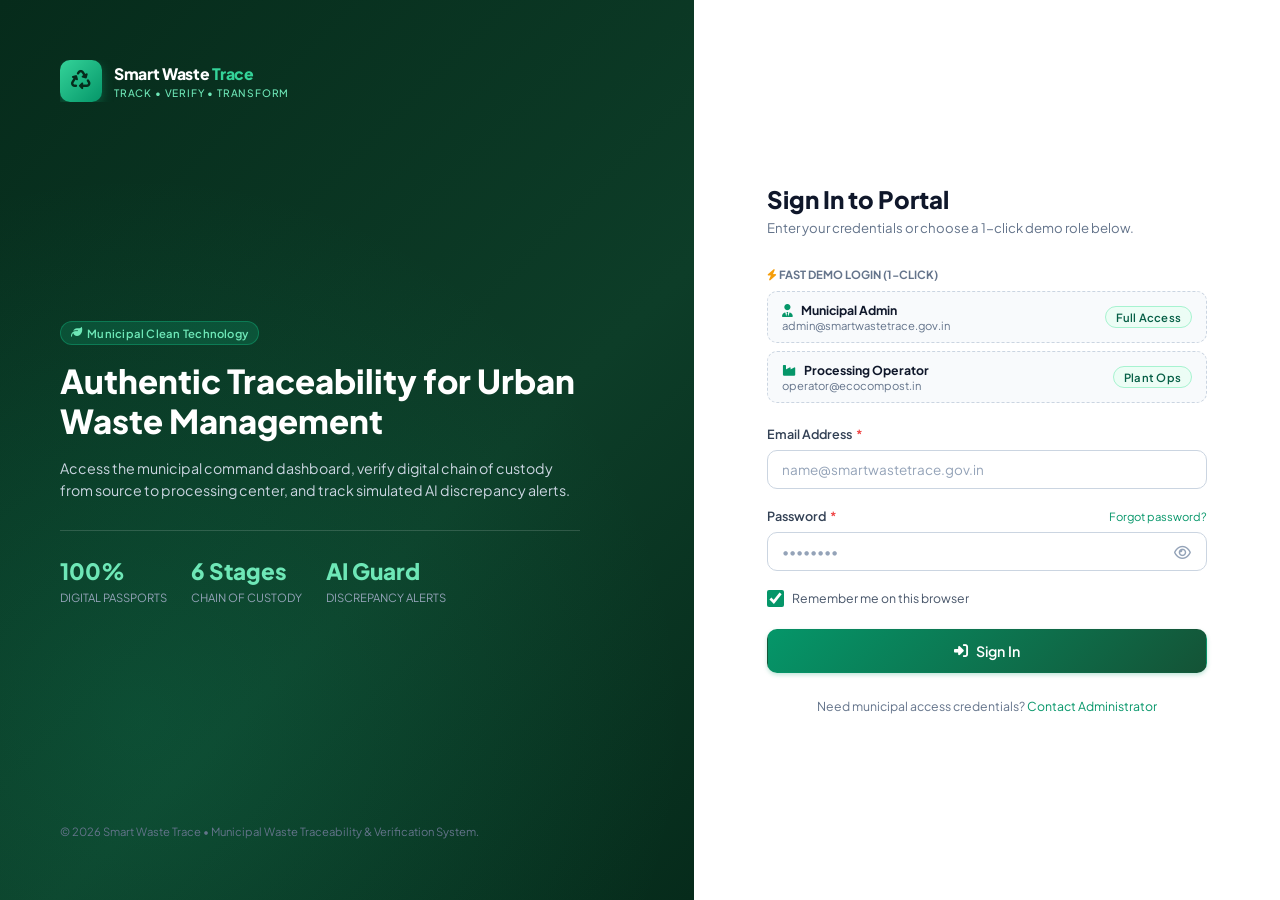
==== ai-alerts.html @ 2388b6dc "Initial commit - Smart Waste Trace frontend" ====
<!DOCTYPE html>
<html lang="en">
<head>
  <meta charset="UTF-8">
  <meta name="viewport" content="width=device-width, initial-scale=1.0">
  <title>AI Risk Alerts &amp; Journey Detection | Smart Waste Trace</title>
  <link rel="stylesheet" href="https://cdnjs.cloudflare.com/ajax/libs/font-awesome/6.5.1/css/all.min.css">
  <link rel="stylesheet" href="css/style.css">
  <link rel="stylesheet" href="css/dashboard.css">
  <link rel="stylesheet" href="css/responsive.css">
  <style>
    .filter-risk-btn {
      padding: 6px 14px;
      border-radius: var(--radius-full);
      border: 1px solid var(--border-color);
      background: var(--white);
      font-size: 0.8rem;
      font-weight: 600;
      color: var(--slate-600);
      cursor: pointer;
      transition: all var(--transition-fast);
    }
    .filter-risk-btn:hover {
      background: var(--slate-100);
      color: var(--slate-900);
    }
    .filter-risk-btn.active {
      background: var(--slate-900);
      color: #ffffff;
      border-color: var(--slate-900);
    }
    .filter-risk-btn[data-risk="high"].active {
      background: var(--danger);
      border-color: var(--danger);
    }
    .filter-risk-btn[data-risk="medium"].active {
      background: var(--warning);
      border-color: var(--warning);
    }
    .filter-risk-btn[data-risk="low"].active {
      background: var(--info);
      border-color: var(--info);
    }
  </style>
</head>
<body>

  <div class="app-layout">
    <div id="app-sidebar-container"></div>

    <div class="app-main">
      <div id="app-topbar-container"></div>

      <main class="app-content">
        <!-- Content Header -->
        <div class="content-header">
          <div>
            <div class="content-header-title">AI Risk Alerts &amp; Suspicious Journey Detection</div>
            <div class="content-header-subtitle">
              Automated pattern detection for route diversions, mass discrepancies, and delayed consignments.
            </div>
          </div>
          <div class="content-header-actions">
            <span class="simulated-banner" style="margin-bottom: 0;">
              <i class="fa-solid fa-robot text-primary"></i> <strong>Simulation Notice:</strong> Demonstrating frontend algorithmic alert heuristics.
            </span>
          </div>
        </div>

        <!-- Metric Stat Cards -->
        <div class="stats-grid">
          <div class="stat-card stat-primary">
            <div>
              <div class="stat-label">Total Monitored Alerts</div>
              <div class="stat-value" id="stat-alert-total">6</div>
              <div class="stat-meta"><i class="fa-solid fa-bell text-primary"></i> System Triggers</div>
            </div>
            <div class="stat-icon"><i class="fa-solid fa-shield-virus"></i></div>
          </div>

          <div class="stat-card stat-danger">
            <div>
              <div class="stat-label">High Risk Incidents</div>
              <div class="stat-value" id="stat-alert-high">3</div>
              <div class="stat-meta"><i class="fa-solid fa-triangle-exclamation text-danger"></i> Immediate Review</div>
            </div>
            <div class="stat-icon"><i class="fa-solid fa-skull-crossbones"></i></div>
          </div>

          <div class="stat-card stat-warning">
            <div>
              <div class="stat-label">Pending Review</div>
              <div class="stat-value" id="stat-alert-unreviewed">4</div>
              <div class="stat-meta"><i class="fa-solid fa-clock text-warning"></i> Open Investigations</div>
            </div>
            <div class="stat-icon"><i class="fa-solid fa-envelope-open-text"></i></div>
          </div>

          <div class="stat-card stat-success">
            <div>
              <div class="stat-label">Reviewed / Resolved</div>
              <div class="stat-value" id="stat-alert-resolved">2</div>
              <div class="stat-meta"><i class="fa-solid fa-circle-check text-success"></i> Audit Cleared</div>
            </div>
            <div class="stat-icon"><i class="fa-solid fa-clipboard-check"></i></div>
          </div>
        </div>

        <!-- Filter Bar -->
        <div class="filter-bar">
          <div class="filter-group">
            <span style="font-size: 0.8rem; font-weight: 700; color: var(--slate-600); margin-right: 6px;">Risk Category:</span>
            <button class="filter-risk-btn active" data-risk="all">All Alerts</button>
            <button class="filter-risk-btn" data-risk="high"><i class="fa-solid fa-circle text-danger" style="font-size: 0.6rem;"></i> High Risk</button>
            <button class="filter-risk-btn" data-risk="medium"><i class="fa-solid fa-circle text-warning" style="font-size: 0.6rem;"></i> Medium Risk</button>
            <button class="filter-risk-btn" data-risk="low"><i class="fa-solid fa-circle text-info" style="font-size: 0.6rem;"></i> Low Risk</button>
          </div>

          <div class="filter-group">
            <label class="form-label" style="margin-bottom: 0; margin-right: 8px;">Review Status:</label>
            <select id="filter-review-status" class="form-select" style="width: 180px;">
              <option value="all">All Review States</option>
              <option value="unreviewed">Action Required (Unreviewed)</option>
              <option value="reviewed">Audited &amp; Reviewed</option>
            </select>
          </div>
        </div>

        <!-- Alerts Cards Container -->
        <div id="alerts-cards-container">
          <!-- Populated by alerts.js -->
        </div>
      </main>
    </div>
  </div>

  <div id="toast-container"></div>

  <script src="js/data.js"></script>
  <script src="js/auth.js"></script>
  <script src="js/alerts.js"></script>
</body>
</html>
---- css/style.css ----
/* ==========================================================================
   SMART WASTE TRACE - CORE DESIGN SYSTEM & STYLESHEET
   Theme: Environmental Tech / Forest & Emerald Green
   Tagline: Track. Verify. Transform.
   ========================================================================== */

@import url('https://fonts.googleapis.com/css2?family=Plus+Jakarta+Sans:wght@300;400;500;600;700;800&family=JetBrains+Mono:wght@400;500;600&display=swap');

:root {
  /* Brand Colors */
  --primary-900: #062b1b;
  --primary-800: #0d3d28;
  --primary-700: #145336;
  --primary-600: #059669;
  --primary-500: #10b981;
  --primary-400: #34d399;
  --primary-300: #6ee7b7;
  --primary-100: #d1fae5;
  --primary-50:  #ecfdf5;

  /* Accent & Status Colors */
  --accent: #2563eb;
  --accent-light: #eff6ff;
  
  --success: #10b981;
  --success-bg: #ecfdf5;
  --success-border: #a7f3d0;
  
  --warning: #f59e0b;
  --warning-bg: #fffbeb;
  --warning-border: #fde68a;
  
  --danger: #ef4444;
  --danger-bg: #fef2f2;
  --danger-border: #fecaca;

  --info: #0ea5e9;
  --info-bg: #f0f9ff;
  --info-border: #bae6fd;

  /* Neutrals */
  --slate-950: #020617;
  --slate-900: #0f172a;
  --slate-800: #1e293b;
  --slate-700: #334155;
  --slate-600: #475569;
  --slate-500: #64748b;
  --slate-400: #94a3b8;
  --slate-300: #cbd5e1;
  --slate-200: #e2e8f0;
  --slate-100: #f1f5f9;
  --slate-50:  #f8fafc;
  --white:     #ffffff;

  /* App Canvas */
  --bg-app: #f4f7f5;
  --bg-card: #ffffff;
  --bg-card-hover: #f9fbf9;
  --border-color: #e2e8f0;
  --border-light: #f1f5f9;

  /* Typography */
  --font-sans: 'Plus Jakarta Sans', -apple-system, BlinkMacSystemFont, 'Segoe UI', Roboto, sans-serif;
  --font-mono: 'JetBrains Mono', monospace;

  /* Shadows */
  --shadow-xs: 0 1px 2px 0 rgba(16, 24, 40, 0.04);
  --shadow-sm: 0 1px 3px 0 rgba(16, 24, 40, 0.08), 0 1px 2px 0 rgba(16, 24, 40, 0.04);
  --shadow-md: 0 4px 6px -1px rgba(16, 24, 40, 0.08), 0 2px 4px -1px rgba(16, 24, 40, 0.04);
  --shadow-lg: 0 10px 15px -3px rgba(16, 24, 40, 0.08), 0 4px 6px -2px rgba(16, 24, 40, 0.04);
  --shadow-xl: 0 20px 25px -5px rgba(16, 24, 40, 0.1), 0 10px 10px -5px rgba(16, 24, 40, 0.03);
  --shadow-glow: 0 0 25px rgba(16, 185, 129, 0.25);

  /* Radius */
  --radius-sm: 6px;
  --radius-md: 10px;
  --radius-lg: 14px;
  --radius-xl: 20px;
  --radius-full: 9999px;

  /* Layout dimensions */
  --sidebar-width: 270px;
  --sidebar-collapsed-width: 78px;
  --topbar-height: 72px;

  /* Transitions */
  --transition-fast: 0.15s ease;
  --transition-normal: 0.25s ease;
  --transition-slow: 0.4s cubic-bezier(0.16, 1, 0.3, 1);
}

/* Base Reset */
*, *::before, *::after {
  box-sizing: border-box;
  margin: 0;
  padding: 0;
}

html {
  font-size: 15px;
  scroll-behavior: smooth;
  height: 100%;
}

body {
  font-family: var(--font-sans);
  background-color: var(--bg-app);
  color: var(--slate-700);
  line-height: 1.5;
  height: 100%;
  -webkit-font-smoothing: antialiased;
  -moz-osx-font-smoothing: grayscale;
}

a {
  color: var(--primary-600);
  text-decoration: none;
  transition: color var(--transition-fast);
}

a:hover {
  color: var(--primary-700);
}

img, svg {
  vertical-align: middle;
}

button, input, select, textarea {
  font-family: inherit;
  font-size: inherit;
}

/* Typography Helpers */
h1, h2, h3, h4, h5, h6 {
  color: var(--slate-900);
  font-weight: 700;
  line-height: 1.25;
}

h1 { font-size: 1.85rem; }
h2 { font-size: 1.5rem; }
h3 { font-size: 1.25rem; }
h4 { font-size: 1.05rem; }

p {
  color: var(--slate-600);
}

.mono {
  font-family: var(--font-mono);
}

/* Utility Badges */
.badge {
  display: inline-flex;
  align-items: center;
  gap: 5px;
  padding: 3px 10px;
  font-size: 0.75rem;
  font-weight: 600;
  border-radius: var(--radius-full);
  text-transform: capitalize;
  letter-spacing: 0.02em;
}

.badge-dot {
  width: 6px;
  height: 6px;
  border-radius: 50%;
}

/* Status variants */
.badge-low, .badge-completed, .badge-verified, .badge-active {
  background-color: var(--success-bg);
  color: #065f46;
  border: 1px solid var(--success-border);
}
.badge-low .badge-dot, .badge-completed .badge-dot, .badge-verified .badge-dot {
  background-color: var(--success);
}

.badge-medium, .badge-in-transit, .badge-processing {
  background-color: var(--warning-bg);
  color: #92400e;
  border: 1px solid var(--warning-border);
}
.badge-medium .badge-dot, .badge-in-transit .badge-dot, .badge-processing .badge-dot {
  background-color: var(--warning);
}

.badge-high, .badge-discrepancy, .badge-flagged, .badge-alert {
  background-color: var(--danger-bg);
  color: #991b1b;
  border: 1px solid var(--danger-border);
}
.badge-high .badge-dot, .badge-discrepancy .badge-dot, .badge-flagged .badge-dot {
  background-color: var(--danger);
}

.badge-unverified, .badge-pending, .badge-scheduled {
  background-color: #f3e8ff;
  color: #6b21a8;
  border: 1px solid #d8b4fe;
}
.badge-unverified .badge-dot, .badge-pending .badge-dot {
  background-color: #9333ea;
}

.badge-neutral {
  background-color: var(--slate-100);
  color: var(--slate-700);
  border: 1px solid var(--slate-200);
}

/* Waste Type Badges */
.waste-badge {
  display: inline-flex;
  align-items: center;
  gap: 6px;
  padding: 4px 10px;
  border-radius: var(--radius-sm);
  font-size: 0.78rem;
  font-weight: 600;
}
.waste-organic { background: #ecfdf5; color: #047857; border: 1px solid #a7f3d0; }
.waste-plastic { background: #eff6ff; color: #1d4ed8; border: 1px solid #bfdbfe; }
.waste-paper   { background: #fefce8; color: #a16207; border: 1px solid #fef08a; }
.waste-metal   { background: #f1f5f9; color: #475569; border: 1px solid #cbd5e1; }
.waste-ewaste  { background: #faf5ff; color: #7e22ce; border: 1px solid #e9d5ff; }
.waste-mixed   { background: #fff1f2; color: #be123c; border: 1px solid #fecdd3; }

/* Buttons */
.btn {
  display: inline-flex;
  align-items: center;
  justify-content: center;
  gap: 8px;
  font-weight: 600;
  font-size: 0.88rem;
  padding: 9px 18px;
  border-radius: var(--radius-md);
  border: 1px solid transparent;
  cursor: pointer;
  transition: all var(--transition-fast);
  text-decoration: none;
  white-space: nowrap;
}

.btn:disabled {
  opacity: 0.6;
  cursor: not-allowed;
  pointer-events: none;
}

.btn-primary {
  background: linear-gradient(135deg, var(--primary-600), var(--primary-700));
  color: var(--white);
  box-shadow: 0 2px 4px rgba(5, 150, 105, 0.25);
}
.btn-primary:hover {
  background: linear-gradient(135deg, var(--primary-500), var(--primary-600));
  box-shadow: 0 4px 8px rgba(5, 150, 105, 0.35);
  color: var(--white);
  transform: translateY(-1px);
}

.btn-secondary {
  background: var(--white);
  color: var(--slate-700);
  border: 1px solid var(--slate-300);
}
.btn-secondary:hover {
  background: var(--slate-50);
  border-color: var(--slate-400);
  color: var(--slate-900);
}

.btn-danger {
  background: var(--danger);
  color: var(--white);
}
.btn-danger:hover {
  background: #dc2626;
  color: var(--white);
}

.btn-success {
  background: var(--success);
  color: var(--white);
}
.btn-success:hover {
  background: #059669;
  color: var(--white);
}

.btn-ghost {
  background: transparent;
  color: var(--slate-600);
}
.btn-ghost:hover {
  background: var(--slate-100);
  color: var(--slate-900);
}

.btn-sm {
  padding: 5px 12px;
  font-size: 0.78rem;
  border-radius: var(--radius-sm);
}

.btn-lg {
  padding: 13px 24px;
  font-size: 1rem;
  border-radius: var(--radius-lg);
}

.btn-icon {
  width: 38px;
  height: 38px;
  padding: 0;
  border-radius: var(--radius-md);
}

/* Card Component */
.card {
  background: var(--bg-card);
  border: 1px solid var(--border-color);
  border-radius: var(--radius-lg);
  box-shadow: var(--shadow-sm);
  transition: box-shadow var(--transition-normal), border-color var(--transition-normal);
  position: relative;
  overflow: hidden;
}

.card:hover {
  border-color: #cbd5e1;
}

.card-header {
  padding: 18px 22px;
  border-bottom: 1px solid var(--border-color);
  display: flex;
  align-items: center;
  justify-content: space-between;
  gap: 12px;
}

.card-title {
  font-size: 1.05rem;
  font-weight: 700;
  color: var(--slate-900);
  display: flex;
  align-items: center;
  gap: 10px;
}

.card-subtitle {
  font-size: 0.8rem;
  color: var(--slate-500);
  margin-top: 2px;
}

.card-body {
  padding: 22px;
}

.card-footer {
  padding: 14px 22px;
  border-top: 1px solid var(--border-color);
  background: var(--slate-50);
  display: flex;
  align-items: center;
  justify-content: space-between;
}

/* Form Controls */
.form-group {
  margin-bottom: 18px;
}

.form-label {
  display: block;
  font-size: 0.84rem;
  font-weight: 600;
  color: var(--slate-700);
  margin-bottom: 6px;
}

.form-label .required {
  color: var(--danger);
  margin-left: 2px;
}

.form-control, .form-select {
  width: 100%;
  padding: 10px 14px;
  font-size: 0.9rem;
  color: var(--slate-800);
  background-color: var(--white);
  border: 1px solid var(--slate-300);
  border-radius: var(--radius-md);
  transition: all var(--transition-fast);
  outline: none;
}

.form-control:focus, .form-select:focus {
  border-color: var(--primary-500);
  box-shadow: 0 0 0 3px rgba(16, 185, 129, 0.15);
}

.form-control::placeholder {
  color: var(--slate-400);
}

.form-hint {
  font-size: 0.75rem;
  color: var(--slate-500);
  margin-top: 5px;
}

.form-row {
  display: grid;
  grid-template-columns: repeat(auto-fit, minmax(220px, 1fr));
  gap: 16px;
}

/* Checkboxes & Switches */
.form-check {
  display: flex;
  align-items: center;
  gap: 8px;
  user-select: none;
}

.form-check-input {
  width: 17px;
  height: 17px;
  accent-color: var(--primary-600);
  cursor: pointer;
}

/* Data Tables */
.table-responsive {
  width: 100%;
  overflow-x: auto;
  -webkit-overflow-scrolling: touch;
}

.data-table {
  width: 100%;
  border-collapse: separate;
  border-spacing: 0;
  font-size: 0.88rem;
  text-align: left;
}

.data-table th {
  background-color: #f8fafc;
  color: var(--slate-600);
  font-weight: 600;
  font-size: 0.78rem;
  text-transform: uppercase;
  letter-spacing: 0.04em;
  padding: 12px 16px;
  border-bottom: 1px solid var(--border-color);
  white-space: nowrap;
}

.data-table td {
  padding: 14px 16px;
  border-bottom: 1px solid var(--border-light);
  color: var(--slate-700);
  vertical-align: middle;
}

.data-table tbody tr {
  transition: background-color var(--transition-fast);
}

.data-table tbody tr:hover {
  background-color: #f8fafc;
}

.data-table tbody tr:last-child td {
  border-bottom: none;
}

/* Empty State */
.empty-state {
  text-align: center;
  padding: 45px 20px;
}

.empty-state-icon {
  width: 64px;
  height: 64px;
  border-radius: 50%;
  background: var(--primary-50);
  color: var(--primary-600);
  display: inline-flex;
  align-items: center;
  justify-content: center;
  font-size: 1.6rem;
  margin-bottom: 14px;
}

.empty-state-title {
  font-size: 1.1rem;
  font-weight: 700;
  color: var(--slate-800);
  margin-bottom: 6px;
}

.empty-state-text {
  font-size: 0.88rem;
  color: var(--slate-500);
  max-width: 420px;
  margin: 0 auto 18px;
}

/* Modals */
.modal-backdrop {
  position: fixed;
  top: 0;
  left: 0;
  width: 100%;
  height: 100%;
  background: rgba(15, 23, 42, 0.6);
  backdrop-filter: blur(4px);
  z-index: 1000;
  display: flex;
  align-items: center;
  justify-content: center;
  padding: 20px;
  opacity: 0;
  visibility: hidden;
  transition: opacity 0.25s ease, visibility 0.25s ease;
}

.modal-backdrop.active {
  opacity: 1;
  visibility: visible;
}

.modal-dialog {
  background: var(--white);
  border-radius: var(--radius-xl);
  box-shadow: var(--shadow-xl);
  width: 100%;
  max-width: 600px;
  max-height: 90vh;
  display: flex;
  flex-direction: column;
  transform: translateY(20px) scale(0.97);
  transition: transform 0.25s cubic-bezier(0.16, 1, 0.3, 1);
  overflow: hidden;
}

.modal-backdrop.active .modal-dialog {
  transform: translateY(0) scale(1);
}

.modal-header {
  padding: 20px 24px;
  border-bottom: 1px solid var(--border-color);
  display: flex;
  align-items: center;
  justify-content: space-between;
}

.modal-body {
  padding: 24px;
  overflow-y: auto;
}

.modal-footer {
  padding: 16px 24px;
  border-top: 1px solid var(--border-color);
  background: var(--slate-50);
  display: flex;
  align-items: center;
  justify-content: flex-end;
  gap: 12px;
}

/* Toast Notifications */
#toast-container {
  position: fixed;
  bottom: 24px;
  right: 24px;
  z-index: 9999;
  display: flex;
  flex-direction: column;
  gap: 10px;
  pointer-events: none;
}

.toast {
  pointer-events: auto;
  display: flex;
  align-items: center;
  gap: 12px;
  background: var(--white);
  padding: 14px 18px;
  border-radius: var(--radius-lg);
  box-shadow: var(--shadow-lg);
  border-left: 5px solid var(--primary-600);
  min-width: 300px;
  max-width: 420px;
  animation: toastSlideIn 0.3s cubic-bezier(0.16, 1, 0.3, 1);
  font-size: 0.88rem;
  color: var(--slate-800);
}

.toast.toast-success { border-left-color: var(--success); }
.toast.toast-warning { border-left-color: var(--warning); }
.toast.toast-danger  { border-left-color: var(--danger); }
.toast.toast-info    { border-left-color: var(--info); }

.toast-icon {
  font-size: 1.15rem;
}
.toast-success .toast-icon { color: var(--success); }
.toast-warning .toast-icon { color: var(--warning); }
.toast-danger  .toast-icon { color: var(--danger); }
.toast-info    .toast-icon { color: var(--info); }

.toast-content {
  flex: 1;
}

.toast-close {
  background: none;
  border: none;
  color: var(--slate-400);
  cursor: pointer;
  padding: 4px;
  border-radius: 4px;
}
.toast-close:hover {
  color: var(--slate-700);
}

@keyframes toastSlideIn {
  from { transform: translateX(100%); opacity: 0; }
  to { transform: translateX(0); opacity: 1; }
}

@keyframes toastSlideOut {
  from { transform: translateX(0); opacity: 1; }
  to { transform: translateX(100%); opacity: 0; }
}

/* Simulated banner */
.simulated-pill {
  display: inline-flex;
  align-items: center;
  gap: 5px;
  font-size: 0.72rem;
  font-weight: 700;
  text-transform: uppercase;
  letter-spacing: 0.05em;
  padding: 2px 8px;
  border-radius: var(--radius-full);
  background: #f1f5f9;
  color: #475569;
  border: 1px solid #cbd5e1;
}

.simulated-banner {
  background: #f8fafc;
  border: 1px dashed #cbd5e1;
  border-radius: var(--radius-md);
  padding: 8px 14px;
  font-size: 0.78rem;
  color: #64748b;
  display: flex;
  align-items: center;
  gap: 8px;
  margin-bottom: 16px;
}

/* Common Helper Utilities */
.text-primary   { color: var(--primary-600) !important; }
.text-danger    { color: var(--danger) !important; }
.text-warning   { color: var(--warning) !important; }
.text-success   { color: var(--success) !important; }
.text-slate-400 { color: var(--slate-400) !important; }
.text-slate-500 { color: var(--slate-500) !important; }
.text-slate-600 { color: var(--slate-600) !important; }
.text-slate-700 { color: var(--slate-700) !important; }
.text-slate-900 { color: var(--slate-900) !important; }

.font-bold      { font-weight: 700 !important; }
.font-extrabold { font-weight: 800 !important; }
.text-center    { text-align: center !important; }
.text-right     { text-align: right !important; }
.text-left      { text-align: left !important; }

.py-4 { padding-top: 24px !important; padding-bottom: 24px !important; }
.py-5 { padding-top: 40px !important; padding-bottom: 40px !important; }
.mb-0 { margin-bottom: 0 !important; }
.mt-2 { margin-top: 8px !important; }

.border-danger  { border-color: var(--danger) !important; }
.border-warning { border-color: var(--warning) !important; }
.border-info    { border-color: var(--info) !important; }

.d-none { display: none !important; }
@media (min-width: 576px) {
  .d-sm-inline { display: inline !important; }
}
@media (max-width: 992px) {
  .d-lg-none { display: inline-flex !important; }
}
@media (min-width: 993px) {
  .d-lg-none { display: none !important; }
}
---- css/dashboard.css ----
/* ==========================================================================
   SMART WASTE TRACE - DASHBOARD & WORKFLOW LAYOUT
   ========================================================================== */

/* Main App Layout */
.app-layout {
  display: flex;
  min-height: 100vh;
  background-color: var(--bg-app);
}

/* Sidebar */
.app-sidebar {
  width: var(--sidebar-width);
  background: linear-gradient(180deg, var(--primary-900) 0%, #082115 100%);
  color: #e2e8f0;
  display: flex;
  flex-direction: column;
  position: fixed;
  top: 0;
  bottom: 0;
  left: 0;
  z-index: 100;
  transition: width var(--transition-normal);
  border-right: 1px solid rgba(255, 255, 255, 0.08);
  box-shadow: 4px 0 20px rgba(0, 0, 0, 0.15);
}

.sidebar-header {
  height: var(--topbar-height);
  padding: 0 20px;
  display: flex;
  align-items: center;
  justify-content: space-between;
  border-bottom: 1px solid rgba(255, 255, 255, 0.08);
}

.brand-wrapper {
  display: flex;
  align-items: center;
  gap: 12px;
  overflow: hidden;
  text-decoration: none;
}

.brand-logo-icon {
  width: 42px;
  height: 42px;
  min-width: 42px;
  border-radius: var(--radius-md);
  background: linear-gradient(135deg, var(--primary-400), var(--primary-600));
  display: flex;
  align-items: center;
  justify-content: center;
  color: var(--primary-900);
  font-size: 1.3rem;
  box-shadow: 0 4px 12px rgba(16, 185, 129, 0.35);
}

.brand-text {
  display: flex;
  flex-direction: column;
  white-space: nowrap;
}

.brand-name {
  font-size: 1.05rem;
  font-weight: 800;
  color: #ffffff;
  letter-spacing: -0.02em;
}

.brand-name span {
  color: var(--primary-400);
}

.brand-tagline {
  font-size: 0.68rem;
  font-weight: 500;
  color: var(--primary-300);
  letter-spacing: 0.08em;
  text-transform: uppercase;
}

.sidebar-toggle-btn {
  background: transparent;
  border: none;
  color: rgba(255, 255, 255, 0.6);
  font-size: 1.1rem;
  cursor: pointer;
  padding: 6px;
  border-radius: var(--radius-sm);
  transition: all var(--transition-fast);
}
.sidebar-toggle-btn:hover {
  color: #ffffff;
  background: rgba(255, 255, 255, 0.1);
}

/* Sidebar Nav */
.sidebar-nav {
  flex: 1;
  padding: 16px 12px;
  overflow-y: auto;
  overflow-x: hidden;
  display: flex;
  flex-direction: column;
  gap: 4px;
}

.sidebar-nav::-webkit-scrollbar {
  width: 4px;
}
.sidebar-nav::-webkit-scrollbar-thumb {
  background: rgba(255, 255, 255, 0.15);
  border-radius: 4px;
}

.nav-section-title {
  font-size: 0.68rem;
  text-transform: uppercase;
  font-weight: 700;
  color: rgba(255, 255, 255, 0.4);
  padding: 10px 12px 4px;
  letter-spacing: 0.08em;
  white-space: nowrap;
}

.nav-item {
  display: flex;
  align-items: center;
  gap: 12px;
  padding: 10px 14px;
  color: #cbd5e1;
  font-size: 0.88rem;
  font-weight: 500;
  border-radius: var(--radius-md);
  text-decoration: none;
  transition: all var(--transition-fast);
  position: relative;
  white-space: nowrap;
}

.nav-item i {
  font-size: 1.05rem;
  width: 20px;
  text-align: center;
  color: rgba(255, 255, 255, 0.65);
  transition: color var(--transition-fast);
}

.nav-item:hover {
  background: rgba(255, 255, 255, 0.08);
  color: #ffffff;
}
.nav-item:hover i {
  color: var(--primary-300);
}

.nav-item.active {
  background: linear-gradient(90deg, rgba(16, 185, 129, 0.25) 0%, rgba(16, 185, 129, 0.1) 100%);
  color: #ffffff;
  font-weight: 600;
  border-left: 3px solid var(--primary-400);
}
.nav-item.active i {
  color: var(--primary-400);
}

.nav-badge {
  margin-left: auto;
  background: var(--danger);
  color: #ffffff;
  font-size: 0.7rem;
  font-weight: 700;
  padding: 2px 7px;
  border-radius: var(--radius-full);
}

/* Sidebar Footer */
.sidebar-footer {
  padding: 14px;
  border-top: 1px solid rgba(255, 255, 255, 0.08);
  background: rgba(0, 0, 0, 0.2);
}

.user-snippet {
  display: flex;
  align-items: center;
  gap: 10px;
}

.user-avatar {
  width: 38px;
  height: 38px;
  border-radius: 50%;
  background: var(--primary-600);
  color: #ffffff;
  display: flex;
  align-items: center;
  justify-content: center;
  font-weight: 700;
  font-size: 0.95rem;
  border: 2px solid var(--primary-400);
}

.user-info {
  flex: 1;
  overflow: hidden;
}

.user-name {
  font-size: 0.85rem;
  font-weight: 600;
  color: #ffffff;
  white-space: nowrap;
  overflow: hidden;
  text-overflow: ellipsis;
}

.user-role-badge {
  font-size: 0.68rem;
  color: var(--primary-300);
  white-space: nowrap;
}

.logout-link {
  color: rgba(255, 255, 255, 0.6);
  font-size: 1.1rem;
  padding: 6px;
  border-radius: var(--radius-sm);
  transition: all var(--transition-fast);
}
.logout-link:hover {
  color: #f87171;
  background: rgba(239, 68, 68, 0.15);
}

/* Collapsed Sidebar State */
body.sidebar-collapsed .app-sidebar {
  width: var(--sidebar-collapsed-width);
}
body.sidebar-collapsed .brand-text,
body.sidebar-collapsed .nav-item span,
body.sidebar-collapsed .nav-section-title,
body.sidebar-collapsed .user-info,
body.sidebar-collapsed .nav-badge {
  display: none;
}
body.sidebar-collapsed .nav-item {
  justify-content: center;
  padding: 12px 0;
}
body.sidebar-collapsed .nav-item i {
  font-size: 1.25rem;
  width: auto;
}
body.sidebar-collapsed .app-main {
  margin-left: var(--sidebar-collapsed-width);
}

/* App Main Container */
.app-main {
  flex: 1;
  margin-left: var(--sidebar-width);
  min-height: 100vh;
  display: flex;
  flex-direction: column;
  transition: margin-left var(--transition-normal);
}

/* Topbar */
.app-topbar {
  height: var(--topbar-height);
  background: var(--white);
  border-bottom: 1px solid var(--border-color);
  padding: 0 28px;
  display: flex;
  align-items: center;
  justify-content: space-between;
  position: sticky;
  top: 0;
  z-index: 90;
  box-shadow: var(--shadow-xs);
}

.topbar-left {
  display: flex;
  align-items: center;
  gap: 16px;
}

.page-headline h1 {
  font-size: 1.25rem;
  font-weight: 700;
  color: var(--slate-900);
  margin: 0;
}

.page-headline .breadcrumb {
  font-size: 0.75rem;
  color: var(--slate-500);
  display: flex;
  align-items: center;
  gap: 6px;
  margin-top: 2px;
}

.topbar-search {
  position: relative;
  width: 280px;
}

.topbar-search input {
  width: 100%;
  padding: 8px 12px 8px 36px;
  font-size: 0.85rem;
  border-radius: var(--radius-full);
  border: 1px solid var(--border-color);
  background: var(--slate-50);
  outline: none;
  transition: all var(--transition-fast);
}

.topbar-search input:focus {
  background: var(--white);
  border-color: var(--primary-500);
  box-shadow: 0 0 0 3px rgba(16, 185, 129, 0.15);
  width: 320px;
}

.topbar-search i {
  position: absolute;
  left: 12px;
  top: 50%;
  transform: translateY(-50%);
  color: var(--slate-400);
  font-size: 0.9rem;
}

.topbar-right {
  display: flex;
  align-items: center;
  gap: 16px;
}

/* Role Selector Pill */
.role-switcher-pill {
  display: flex;
  align-items: center;
  gap: 8px;
  background: var(--primary-50);
  border: 1px solid var(--primary-100);
  padding: 4px 10px;
  border-radius: var(--radius-full);
  cursor: pointer;
  transition: all var(--transition-fast);
}
.role-switcher-pill:hover {
  background: var(--primary-100);
}

.role-switcher-pill .status-dot {
  width: 8px;
  height: 8px;
  border-radius: 50%;
  background: var(--primary-500);
  box-shadow: 0 0 0 2px rgba(16, 185, 129, 0.25);
  animation: pulseGreen 2s infinite;
}

@keyframes pulseGreen {
  0% { box-shadow: 0 0 0 0 rgba(16, 185, 129, 0.4); }
  70% { box-shadow: 0 0 0 6px rgba(16, 185, 129, 0); }
  100% { box-shadow: 0 0 0 0 rgba(16, 185, 129, 0); }
}

.role-switcher-pill span {
  font-size: 0.78rem;
  font-weight: 700;
  color: var(--primary-800);
}

/* Notification Button & Dropdown */
.notification-btn {
  position: relative;
  background: var(--slate-100);
  border: none;
  width: 38px;
  height: 38px;
  border-radius: 50%;
  display: flex;
  align-items: center;
  justify-content: center;
  color: var(--slate-600);
  cursor: pointer;
  transition: all var(--transition-fast);
}
.notification-btn:hover {
  background: var(--slate-200);
  color: var(--slate-900);
}

.notification-count {
  position: absolute;
  top: -2px;
  right: -2px;
  background: var(--danger);
  color: #fff;
  font-size: 0.65rem;
  font-weight: 700;
  width: 18px;
  height: 18px;
  border-radius: 50%;
  display: flex;
  align-items: center;
  justify-content: center;
  border: 2px solid var(--white);
}

.dropdown-menu {
  position: absolute;
  top: 100%;
  right: 0;
  margin-top: 8px;
  background: var(--white);
  border: 1px solid var(--border-color);
  border-radius: var(--radius-lg);
  box-shadow: var(--shadow-xl);
  width: 340px;
  display: none;
  flex-direction: column;
  z-index: 200;
  overflow: hidden;
}

.dropdown-menu.show {
  display: flex;
}

.dropdown-header {
  padding: 14px 18px;
  border-bottom: 1px solid var(--border-color);
  font-weight: 700;
  font-size: 0.9rem;
  display: flex;
  align-items: center;
  justify-content: space-between;
}

.dropdown-list {
  max-height: 280px;
  overflow-y: auto;
}

.dropdown-item-notification {
  padding: 12px 18px;
  border-bottom: 1px solid var(--border-light);
  display: flex;
  gap: 12px;
  cursor: pointer;
  transition: background var(--transition-fast);
}
.dropdown-item-notification:hover {
  background: var(--slate-50);
}

.dropdown-item-notification .noti-icon {
  width: 32px;
  height: 32px;
  min-width: 32px;
  border-radius: 50%;
  display: flex;
  align-items: center;
  justify-content: center;
  font-size: 0.85rem;
}

.noti-high { background: var(--danger-bg); color: var(--danger); }
.noti-medium { background: var(--warning-bg); color: var(--warning); }
.noti-low { background: var(--info-bg); color: var(--info); }

.noti-text-title {
  font-size: 0.82rem;
  font-weight: 600;
  color: var(--slate-800);
}
.noti-text-desc {
  font-size: 0.75rem;
  color: var(--slate-500);
  margin-top: 2px;
}

/* Main Content Area */
.app-content {
  flex: 1;
  padding: 28px;
}

/* Page Header with Action toolbar */
.content-header {
  display: flex;
  align-items: center;
  justify-content: space-between;
  flex-wrap: wrap;
  gap: 16px;
  margin-bottom: 24px;
}

.content-header-title {
  font-size: 1.5rem;
  font-weight: 800;
  color: var(--slate-900);
  letter-spacing: -0.02em;
}

.content-header-subtitle {
  font-size: 0.85rem;
  color: var(--slate-500);
  margin-top: 3px;
}

.content-header-actions {
  display: flex;
  align-items: center;
  gap: 10px;
}

/* Dashboard Statistics Grid */
.stats-grid {
  display: grid;
  grid-template-columns: repeat(auto-fit, minmax(200px, 1fr));
  gap: 18px;
  margin-bottom: 28px;
}

.stat-card {
  background: var(--white);
  border: 1px solid var(--border-color);
  border-radius: var(--radius-lg);
  padding: 20px;
  display: flex;
  align-items: flex-start;
  justify-content: space-between;
  box-shadow: var(--shadow-sm);
  transition: all var(--transition-normal);
  position: relative;
  overflow: hidden;
}

.stat-card:hover {
  transform: translateY(-2px);
  box-shadow: var(--shadow-md);
  border-color: #cbd5e1;
}

.stat-card::after {
  content: '';
  position: absolute;
  top: 0;
  left: 0;
  right: 0;
  height: 3px;
  background: transparent;
}

.stat-card.stat-primary::after { background: var(--primary-500); }
.stat-card.stat-success::after { background: var(--success); }
.stat-card.stat-warning::after { background: var(--warning); }
.stat-card.stat-danger::after  { background: var(--danger); }
.stat-card.stat-purple::after  { background: #8b5cf6; }

.stat-label {
  font-size: 0.78rem;
  font-weight: 600;
  color: var(--slate-500);
  text-transform: uppercase;
  letter-spacing: 0.04em;
  margin-bottom: 8px;
}

.stat-value {
  font-size: 1.85rem;
  font-weight: 800;
  color: var(--slate-900);
  line-height: 1.1;
  letter-spacing: -0.02em;
}

.stat-meta {
  display: flex;
  align-items: center;
  gap: 6px;
  margin-top: 8px;
  font-size: 0.76rem;
  color: var(--slate-500);
}

.stat-icon {
  width: 44px;
  height: 44px;
  border-radius: var(--radius-md);
  display: flex;
  align-items: center;
  justify-content: center;
  font-size: 1.25rem;
}

.stat-primary .stat-icon { background: var(--primary-50); color: var(--primary-600); }
.stat-success .stat-icon { background: var(--success-bg); color: var(--success); }
.stat-warning .stat-icon { background: var(--warning-bg); color: var(--warning); }
.stat-danger .stat-icon  { background: var(--danger-bg); color: var(--danger); }
.stat-purple .stat-icon  { background: #faf5ff; color: #8b5cf6; }

/* Dashboard Grids */
.dashboard-grid-main {
  display: grid;
  grid-template-columns: 2fr 1fr;
  gap: 24px;
  margin-bottom: 28px;
}

.dashboard-grid-triple {
  display: grid;
  grid-template-columns: repeat(3, 1fr);
  gap: 24px;
  margin-bottom: 28px;
}

/* Charts Wrapper */
.chart-container {
  position: relative;
  height: 280px;
  width: 100%;
}

/* Filter bar */
.filter-bar {
  background: var(--white);
  border: 1px solid var(--border-color);
  border-radius: var(--radius-lg);
  padding: 16px 20px;
  display: flex;
  align-items: center;
  justify-content: space-between;
  flex-wrap: wrap;
  gap: 16px;
  margin-bottom: 24px;
  box-shadow: var(--shadow-xs);
}

.filter-group {
  display: flex;
  align-items: center;
  flex-wrap: wrap;
  gap: 12px;
}

/* Timeline & Chain of Custody */
.custody-timeline {
  position: relative;
  padding: 20px 0 20px 32px;
}

.custody-timeline::before {
  content: '';
  position: absolute;
  top: 0;
  bottom: 0;
  left: 15px;
  width: 3px;
  background: var(--slate-200);
}

.timeline-step {
  position: relative;
  margin-bottom: 28px;
}

.timeline-step:last-child {
  margin-bottom: 0;
}

.timeline-marker {
  position: absolute;
  left: -32px;
  top: 0;
  width: 32px;
  height: 32px;
  border-radius: 50%;
  background: var(--white);
  border: 3px solid var(--slate-300);
  display: flex;
  align-items: center;
  justify-content: center;
  font-size: 0.85rem;
  color: var(--slate-500);
  z-index: 2;
  transition: all var(--transition-fast);
}

.timeline-step.completed .timeline-marker {
  background: var(--success);
  border-color: var(--primary-100);
  color: #ffffff;
}

.timeline-step.active .timeline-marker {
  background: var(--warning);
  border-color: var(--warning-bg);
  color: #ffffff;
  box-shadow: 0 0 0 4px rgba(245, 158, 11, 0.2);
}

.timeline-step.flagged .timeline-marker {
  background: var(--danger);
  border-color: var(--danger-bg);
  color: #ffffff;
  box-shadow: 0 0 0 4px rgba(239, 68, 68, 0.2);
}

.timeline-content-card {
  background: var(--white);
  border: 1px solid var(--border-color);
  border-radius: var(--radius-lg);
  padding: 16px 20px;
  box-shadow: var(--shadow-xs);
}

.timeline-header {
  display: flex;
  align-items: center;
  justify-content: space-between;
  margin-bottom: 8px;
}

.timeline-title {
  font-size: 0.98rem;
  font-weight: 700;
  color: var(--slate-900);
}

.timeline-meta {
  font-size: 0.78rem;
  color: var(--slate-500);
  display: flex;
  align-items: center;
  gap: 12px;
  margin-top: 4px;
}

.timeline-details {
  background: var(--slate-50);
  border-radius: var(--radius-md);
  padding: 10px 14px;
  margin-top: 10px;
  font-size: 0.84rem;
  display: grid;
  grid-template-columns: repeat(auto-fit, minmax(180px, 1fr));
  gap: 8px;
}

/* Digital Passport Layout */
.passport-container {
  max-width: 920px;
  margin: 0 auto;
  background: var(--white);
  border: 2px solid var(--primary-800);
  border-radius: var(--radius-xl);
  overflow: hidden;
  box-shadow: var(--shadow-xl);
  position: relative;
}

.passport-watermark {
  position: absolute;
  top: 50%;
  left: 50%;
  transform: translate(-50%, -50%) rotate(-30deg);
  font-size: 5rem;
  font-weight: 900;
  color: rgba(16, 185, 129, 0.04);
  pointer-events: none;
  white-space: nowrap;
  letter-spacing: 0.1em;
  user-select: none;
}

.passport-header {
  background: linear-gradient(135deg, var(--primary-900) 0%, var(--primary-800) 100%);
  color: var(--white);
  padding: 24px 32px;
  display: flex;
  align-items: center;
  justify-content: space-between;
  border-bottom: 4px solid var(--primary-400);
}

.passport-header-title h2 {
  color: #ffffff;
  font-size: 1.4rem;
  margin: 0;
}

.passport-id-badge {
  font-family: var(--font-mono);
  background: rgba(255, 255, 255, 0.15);
  border: 1px solid rgba(255, 255, 255, 0.3);
  padding: 6px 14px;
  border-radius: var(--radius-md);
  font-size: 1.15rem;
  font-weight: 700;
  letter-spacing: 0.05em;
  color: var(--primary-300);
}

.passport-body {
  padding: 32px;
}

.passport-grid {
  display: grid;
  grid-template-columns: 2fr 1fr;
  gap: 32px;
}

.passport-section-title {
  font-size: 0.85rem;
  text-transform: uppercase;
  font-weight: 700;
  letter-spacing: 0.06em;
  color: var(--primary-700);
  border-bottom: 1px solid var(--border-color);
  padding-bottom: 8px;
  margin-bottom: 16px;
}

.passport-field-grid {
  display: grid;
  grid-template-columns: repeat(2, 1fr);
  gap: 16px;
  margin-bottom: 24px;
}

.passport-field {
  display: flex;
  flex-direction: column;
}

.passport-field .label {
  font-size: 0.75rem;
  font-weight: 600;
  color: var(--slate-500);
  text-transform: uppercase;
  letter-spacing: 0.03em;
}

.passport-field .val {
  font-size: 0.95rem;
  font-weight: 700;
  color: var(--slate-900);
  margin-top: 3px;
}

.passport-qr-box {
  background: var(--slate-50);
  border: 2px dashed var(--slate-300);
  border-radius: var(--radius-lg);
  padding: 20px;
  text-align: center;
  display: flex;
  flex-direction: column;
  align-items: center;
  justify-content: center;
}

.qr-canvas-holder {
  background: #ffffff;
  padding: 12px;
  border-radius: var(--radius-md);
  box-shadow: var(--shadow-sm);
  display: inline-block;
  margin-bottom: 12px;
}

.passport-stamp {
  margin-top: 20px;
  padding: 10px 14px;
  border: 2px solid var(--success);
  border-radius: var(--radius-md);
  color: var(--success);
  font-weight: 800;
  font-size: 0.82rem;
  text-align: center;
  letter-spacing: 0.05em;
  text-transform: uppercase;
  transform: rotate(-3deg);
}

/* Integrity Gauge Widget */
.integrity-dial-wrapper {
  position: relative;
  width: 170px;
  height: 170px;
  margin: 0 auto 16px;
}

.integrity-dial-svg {
  transform: rotate(-90deg);
  width: 100%;
  height: 100%;
}

.integrity-dial-bg {
  fill: none;
  stroke: var(--slate-200);
  stroke-width: 12;
}

.integrity-dial-progress {
  fill: none;
  stroke: var(--primary-500);
  stroke-width: 12;
  stroke-linecap: round;
  transition: stroke-dashoffset 1s ease;
}

.integrity-dial-center {
  position: absolute;
  top: 50%;
  left: 50%;
  transform: translate(-50%, -50%);
  text-align: center;
}

.integrity-dial-number {
  font-size: 2.2rem;
  font-weight: 800;
  color: var(--slate-900);
  line-height: 1;
}

.integrity-dial-label {
  font-size: 0.72rem;
  font-weight: 600;
  color: var(--slate-500);
  text-transform: uppercase;
}

/* Factor Progress Bars */
.factor-list {
  display: flex;
  flex-direction: column;
  gap: 14px;
}

.factor-item {
  display: flex;
  flex-direction: column;
  gap: 6px;
}

.factor-header {
  display: flex;
  align-items: center;
  justify-content: space-between;
  font-size: 0.82rem;
  font-weight: 600;
  color: var(--slate-700);
}

.progress-track {
  height: 8px;
  background: var(--slate-200);
  border-radius: var(--radius-full);
  overflow: hidden;
}

.progress-fill {
  height: 100%;
  border-radius: var(--radius-full);
  transition: width 0.8s ease;
}

.progress-fill-emerald { background: linear-gradient(90deg, var(--primary-500), var(--primary-600)); }
.progress-fill-blue    { background: linear-gradient(90deg, #3b82f6, #1d4ed8); }
.progress-fill-amber   { background: linear-gradient(90deg, #f59e0b, #d97706); }
.progress-fill-purple  { background: linear-gradient(90deg, #8b5cf6, #6d28d9); }

/* Quick Actions List */
.quick-actions-grid {
  display: grid;
  grid-template-columns: repeat(2, 1fr);
  gap: 12px;
}

.action-tile {
  background: var(--slate-50);
  border: 1px solid var(--border-color);
  border-radius: var(--radius-md);
  padding: 14px;
  display: flex;
  flex-direction: column;
  gap: 8px;
  text-decoration: none;
  transition: all var(--transition-fast);
}

.action-tile:hover {
  background: var(--primary-50);
  border-color: var(--primary-300);
  transform: translateY(-2px);
}

.action-tile-icon {
  width: 36px;
  height: 36px;
  border-radius: var(--radius-sm);
  background: var(--white);
  color: var(--primary-600);
  display: flex;
  align-items: center;
  justify-content: center;
  font-size: 1.1rem;
  box-shadow: var(--shadow-xs);
}

.action-tile-title {
  font-size: 0.85rem;
  font-weight: 700;
  color: var(--slate-800);
}

.action-tile-desc {
  font-size: 0.72rem;
  color: var(--slate-500);
  line-height: 1.3;
}
---- css/responsive.css ----
/* ==========================================================================
   SMART WASTE TRACE - RESPONSIVE & PRINT ADAPTATIONS
   ========================================================================== */

/* Mobile Sidebar Drawer Overlay */
.sidebar-overlay {
  display: none;
  position: fixed;
  top: 0;
  left: 0;
  right: 0;
  bottom: 0;
  background: rgba(15, 23, 42, 0.6);
  backdrop-filter: blur(4px);
  z-index: 99;
  opacity: 0;
  transition: opacity var(--transition-normal);
}

.sidebar-overlay.active {
  display: block;
  opacity: 1;
}

/* Tablet & Smaller Desktops (Max 1200px) */
@media (max-width: 1200px) {
  .dashboard-grid-main {
    grid-template-columns: 1fr;
  }
  .dashboard-grid-triple {
    grid-template-columns: 1fr;
  }
  .passport-grid {
    grid-template-columns: 1fr;
  }
}

/* Tablet Portrait (Max 992px) */
@media (max-width: 992px) {
  :root {
    --sidebar-width: 260px;
  }

  .app-sidebar {
    transform: translateX(-100%);
    box-shadow: 10px 0 30px rgba(0, 0, 0, 0.25);
  }

  body.mobile-sidebar-open .app-sidebar {
    transform: translateX(0);
  }

  .app-main {
    margin-left: 0 !important;
  }

  .topbar-search {
    display: none;
  }

  .stats-grid {
    grid-template-columns: repeat(2, 1fr);
  }

  .app-content {
    padding: 20px 16px;
  }

  .app-topbar {
    padding: 0 16px;
  }
}

/* Mobile Devices (Max 768px) */
@media (max-width: 768px) {
  html {
    font-size: 14px;
  }

  .stats-grid {
    grid-template-columns: 1fr;
  }

  .passport-field-grid {
    grid-template-columns: 1fr;
  }

  .passport-header {
    flex-direction: column;
    align-items: flex-start;
    gap: 12px;
  }

  .passport-body {
    padding: 20px 16px;
  }

  .content-header {
    flex-direction: column;
    align-items: flex-start;
    gap: 12px;
  }

  .content-header-actions {
    width: 100%;
    justify-content: flex-start;
    flex-wrap: wrap;
  }

  .filter-bar {
    flex-direction: column;
    align-items: stretch;
  }

  .filter-group {
    width: 100%;
  }

  .filter-group .form-control,
  .filter-group .form-select {
    width: 100%;
  }

  .role-switcher-pill span {
    display: none;
  }

  .modal-dialog {
    margin: 10px;
    max-width: calc(100% - 20px);
  }

  #toast-container {
    left: 16px;
    right: 16px;
    bottom: 16px;
  }

  .toast {
    min-width: 100%;
    max-width: 100%;
  }

  .quick-actions-grid {
    grid-template-columns: 1fr;
  }
}

/* Print Stylesheet (For Passport & Reports) */
@media print {
  .app-sidebar,
  .app-topbar,
  .content-header-actions,
  .filter-bar,
  .btn,
  .sidebar-overlay,
  #toast-container {
    display: none !important;
  }

  body {
    background: #ffffff !important;
    color: #000000 !important;
  }

  .app-main {
    margin-left: 0 !important;
  }

  .app-content {
    padding: 0 !important;
  }

  .passport-container {
    box-shadow: none !important;
    border: 2px solid #000 !important;
    width: 100% !important;
    max-width: 100% !important;
    page-break-inside: avoid;
  }

  .passport-header {
    background: #062b1b !important;
    -webkit-print-color-adjust: exact;
    print-color-adjust: exact;
  }

  .card {
    box-shadow: none !important;
    border: 1px solid #ccc !important;
    page-break-inside: avoid;
  }
}
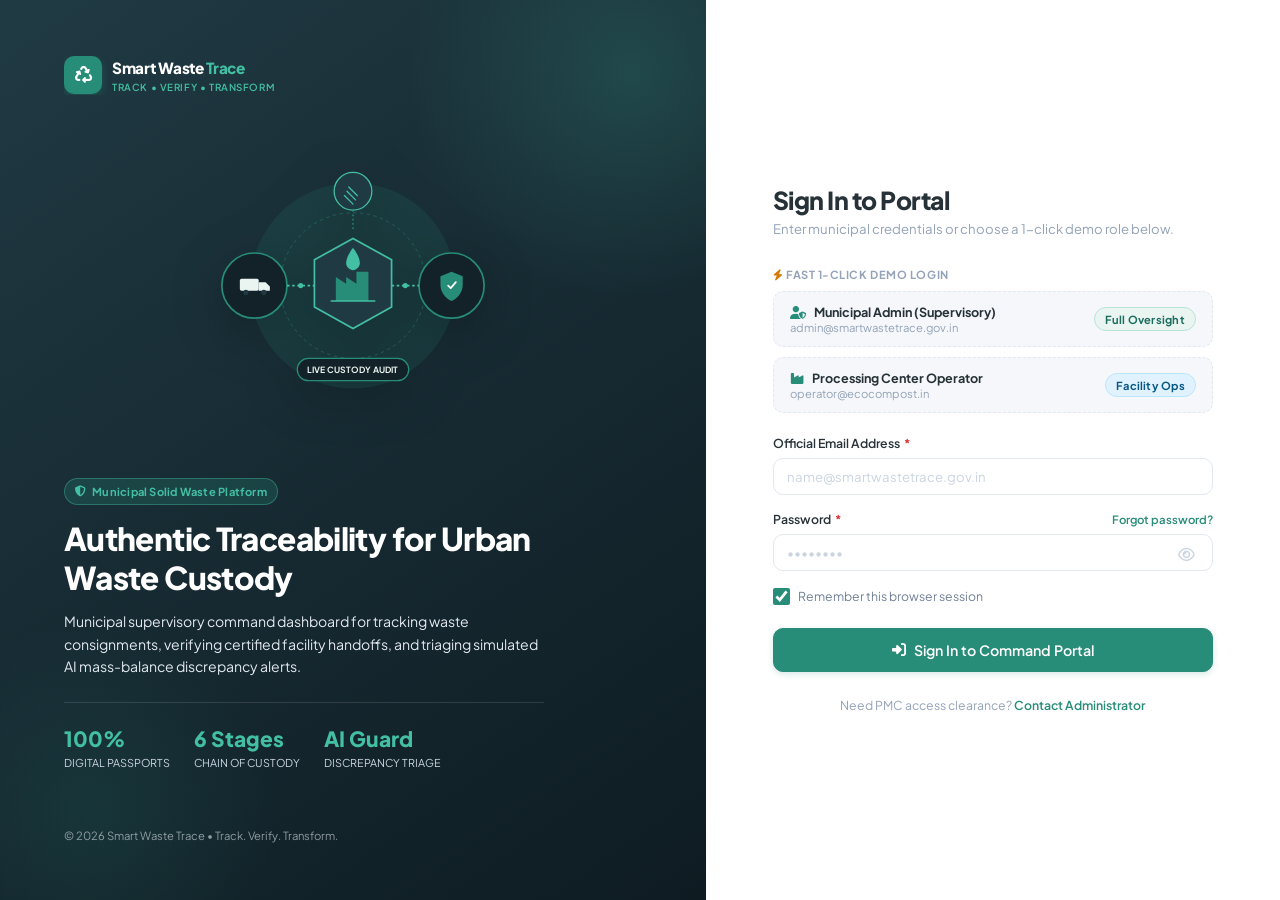
==== commit 6e93424a: "Improve UI and implement role-based access" ====
--- a/ai-alerts.html
+++ b/ai-alerts.html
@@ -25,21 +25,21 @@
       color: var(--slate-900);
     }
     .filter-risk-btn.active {
-      background: var(--slate-900);
+      background: var(--dark-charcoal);
       color: #ffffff;
-      border-color: var(--slate-900);
+      border-color: var(--dark-charcoal);
     }
     .filter-risk-btn[data-risk="high"].active {
-      background: var(--danger);
-      border-color: var(--danger);
+      background: var(--status-red);
+      border-color: var(--status-red);
     }
     .filter-risk-btn[data-risk="medium"].active {
-      background: var(--warning);
-      border-color: var(--warning);
+      background: var(--status-amber);
+      border-color: var(--status-amber);
     }
     .filter-risk-btn[data-risk="low"].active {
-      background: var(--info);
-      border-color: var(--info);
+      background: var(--teal);
+      border-color: var(--teal);
     }
   </style>
 </head>
--- a/css/style.css
+++ b/css/style.css
@@ -1,92 +1,122 @@
 /* ==========================================================================
-   SMART WASTE TRACE - CORE DESIGN SYSTEM & STYLESHEET
-   Theme: Environmental Tech / Forest & Emerald Green
+   SMART WASTE TRACE - DESIGN SYSTEM
+   Theme: Navy + Teal + Soft White (Modern Environmental Technology SaaS)
    Tagline: Track. Verify. Transform.
+   Color Palette:
+   - Primary:        #203A43 (Deep Blue-Grey / Navy)
+   - Secondary:      #278C78 (Soft Emerald Teal)
+   - Accent:         #43BFA3 (Teal Accent)
+   - Background:     #F5F7FA (Light Grey Canvas)
+   - Surface:        #FFFFFF (Card & Container White)
+   - Soft Mint:      #EAF4F1 (Muted Teal Highlight)
+   - Text Primary:   #263238 (Dark Charcoal)
+   - Text Secondary: #718096 (Slate Muted)
+   - Border:         #E2E8F0 (Subtle Light Grey Border)
    ========================================================================== */
 
-@import url('https://fonts.googleapis.com/css2?family=Plus+Jakarta+Sans:wght@300;400;500;600;700;800&family=JetBrains+Mono:wght@400;500;600&display=swap');
+@import url('https://fonts.googleapis.com/css2?family=Plus+Jakarta+Sans:wght@300;400;500;600;700;800&family=JetBrains+Mono:wght@400;500;600;700&display=swap');
 
 :root {
-  /* Brand Colors */
-  --primary-900: #062b1b;
-  --primary-800: #0d3d28;
-  --primary-700: #145336;
-  --primary-600: #059669;
-  --primary-500: #10b981;
-  --primary-400: #34d399;
-  --primary-300: #6ee7b7;
-  --primary-100: #d1fae5;
-  --primary-50:  #ecfdf5;
-
-  /* Accent & Status Colors */
-  --accent: #2563eb;
-  --accent-light: #eff6ff;
-  
-  --success: #10b981;
-  --success-bg: #ecfdf5;
-  --success-border: #a7f3d0;
-  
-  --warning: #f59e0b;
-  --warning-bg: #fffbeb;
-  --warning-border: #fde68a;
-  
-  --danger: #ef4444;
-  --danger-bg: #fef2f2;
-  --danger-border: #fecaca;
-
-  --info: #0ea5e9;
-  --info-bg: #f0f9ff;
-  --info-border: #bae6fd;
-
-  /* Neutrals */
-  --slate-950: #020617;
-  --slate-900: #0f172a;
-  --slate-800: #1e293b;
-  --slate-700: #334155;
-  --slate-600: #475569;
-  --slate-500: #64748b;
-  --slate-400: #94a3b8;
-  --slate-300: #cbd5e1;
-  --slate-200: #e2e8f0;
-  --slate-100: #f1f5f9;
-  --slate-50:  #f8fafc;
-  --white:     #ffffff;
-
-  /* App Canvas */
-  --bg-app: #f4f7f5;
-  --bg-card: #ffffff;
-  --bg-card-hover: #f9fbf9;
-  --border-color: #e2e8f0;
-  --border-light: #f1f5f9;
+  /* Core Theme Variables (Specified) */
+  --primary:        #203A43;
+  --secondary:      #278C78;
+  --accent:         #43BFA3;
+  --background:     #F5F7FA;
+  --surface:        #FFFFFF;
+  --soft-mint:      #EAF4F1;
+  --text-primary:   #263238;
+  --text-secondary: #718096;
+  --border:         #E2E8F0;
+
+  /* Backward Compatibility Aliases */
+  --deep-forest:    var(--primary);
+  --emerald:        var(--secondary);
+  --teal:           var(--accent);
+  --warm-white:     var(--background);
+  --dark-charcoal:  var(--text-primary);
+  --white:          var(--surface);
+  --bg-app:         var(--background);
+  --bg-card:        var(--surface);
+  --bg-card-hover:  var(--soft-mint);
+  --border-color:   var(--border);
+  --border-light:   #EDF2F7;
+  --border-focus:   var(--secondary);
+
+  /* Primary Shades */
+  --primary-950:    #0B1519;
+  --primary-900:    #132228;
+  --primary-800:    #203A43;
+  --primary-700:    #234A52;
+  --primary-600:    #278C78;
+  --primary-500:    #43BFA3;
+  --primary-400:    #63D2B8;
+  --primary-300:    #91E3CE;
+  --primary-200:    #BEEFE3;
+  --primary-100:    #DDF8F1;
+  --primary-50:     #EAF4F1;
+
+  /* Slate Scale */
+  --slate-950:      #12191D;
+  --slate-900:      #263238;
+  --slate-800:      #334155;
+  --slate-700:      #475569;
+  --slate-600:      #718096;
+  --slate-500:      #94A3B8;
+  --slate-400:      #CBD5E1;
+  --slate-300:      #E2E8F0;
+  --slate-200:      #EDF2F7;
+  --slate-100:      #F8FAFC;
+  --slate-50:       #F5F7FA;
 
   /* Typography */
   --font-sans: 'Plus Jakarta Sans', -apple-system, BlinkMacSystemFont, 'Segoe UI', Roboto, sans-serif;
   --font-mono: 'JetBrains Mono', monospace;
 
-  /* Shadows */
-  --shadow-xs: 0 1px 2px 0 rgba(16, 24, 40, 0.04);
-  --shadow-sm: 0 1px 3px 0 rgba(16, 24, 40, 0.08), 0 1px 2px 0 rgba(16, 24, 40, 0.04);
-  --shadow-md: 0 4px 6px -1px rgba(16, 24, 40, 0.08), 0 2px 4px -1px rgba(16, 24, 40, 0.04);
-  --shadow-lg: 0 10px 15px -3px rgba(16, 24, 40, 0.08), 0 4px 6px -2px rgba(16, 24, 40, 0.04);
-  --shadow-xl: 0 20px 25px -5px rgba(16, 24, 40, 0.1), 0 10px 10px -5px rgba(16, 24, 40, 0.03);
-  --shadow-glow: 0 0 25px rgba(16, 185, 129, 0.25);
-
-  /* Radius */
+  /* Status Colors */
+  --status-green:        #278C78;
+  --status-green-bg:     #EAF4F1;
+  --status-green-border: #B6E5D8;
+  --status-green-text:   #1B6E5E;
+
+  --status-amber:        #D97706;
+  --status-amber-bg:     #FEF3C7;
+  --status-amber-border: #FDE68A;
+  --status-amber-text:   #92400E;
+
+  --status-red:          #DC2626;
+  --status-red-bg:       #FEE2E2;
+  --status-red-border:   #FECACA;
+  --status-red-text:     #991B1B;
+
+  --status-blue:         #0284C7;
+  --status-blue-bg:      #E0F2FE;
+  --status-blue-border:  #BAE6FD;
+  --status-blue-text:    #075985;
+
+  /* Layout Dimensions */
+  --sidebar-width: 250px;
+  --sidebar-collapsed-width: 72px;
+  --topbar-height: 70px;
+
+  /* Radiuses */
+  --radius-xs: 4px;
   --radius-sm: 6px;
   --radius-md: 10px;
   --radius-lg: 14px;
-  --radius-xl: 20px;
+  --radius-xl: 18px;
   --radius-full: 9999px;
 
-  /* Layout dimensions */
-  --sidebar-width: 270px;
-  --sidebar-collapsed-width: 78px;
-  --topbar-height: 72px;
+  /* Subtle Clean Shadows */
+  --shadow-xs: 0 1px 2px rgba(32, 58, 67, 0.04);
+  --shadow-sm: 0 2px 5px rgba(32, 58, 67, 0.06), 0 1px 2px rgba(32, 58, 67, 0.03);
+  --shadow-md: 0 4px 14px -1px rgba(32, 58, 67, 0.08), 0 2px 4px -1px rgba(32, 58, 67, 0.04);
+  --shadow-lg: 0 10px 22px -3px rgba(32, 58, 67, 0.09), 0 4px 6px -2px rgba(32, 58, 67, 0.03);
+  --shadow-xl: 0 20px 30px -5px rgba(32, 58, 67, 0.12), 0 8px 10px -5px rgba(32, 58, 67, 0.04);
 
   /* Transitions */
-  --transition-fast: 0.15s ease;
-  --transition-normal: 0.25s ease;
-  --transition-slow: 0.4s cubic-bezier(0.16, 1, 0.3, 1);
+  --transition-fast: 0.18s cubic-bezier(0.16, 1, 0.3, 1);
+  --transition-normal: 0.25s cubic-bezier(0.16, 1, 0.3, 1);
+  --transition-smooth: 0.38s cubic-bezier(0.16, 1, 0.3, 1);
 }
 
 /* Base Reset */
@@ -104,22 +134,23 @@
 
 body {
   font-family: var(--font-sans);
-  background-color: var(--bg-app);
-  color: var(--slate-700);
-  line-height: 1.5;
-  height: 100%;
+  background-color: var(--background);
+  color: var(--text-primary);
+  line-height: 1.55;
+  min-height: 100%;
   -webkit-font-smoothing: antialiased;
   -moz-osx-font-smoothing: grayscale;
+  overflow-x: hidden;
 }
 
 a {
-  color: var(--primary-600);
+  color: var(--secondary);
   text-decoration: none;
   transition: color var(--transition-fast);
 }
 
 a:hover {
-  color: var(--primary-700);
+  color: var(--primary);
 }
 
 img, svg {
@@ -131,104 +162,141 @@
   font-size: inherit;
 }
 
-/* Typography Helpers */
+/* Headings */
 h1, h2, h3, h4, h5, h6 {
-  color: var(--slate-900);
+  color: var(--text-primary);
   font-weight: 700;
   line-height: 1.25;
-}
-
-h1 { font-size: 1.85rem; }
-h2 { font-size: 1.5rem; }
-h3 { font-size: 1.25rem; }
-h4 { font-size: 1.05rem; }
+  letter-spacing: -0.015em;
+}
+
+h1 { font-size: 1.75rem; font-weight: 800; }
+h2 { font-size: 1.45rem; }
+h3 { font-size: 1.2rem; }
+h4 { font-size: 1.02rem; }
 
 p {
-  color: var(--slate-600);
+  color: var(--text-secondary);
 }
 
 .mono {
   font-family: var(--font-mono);
 }
 
-/* Utility Badges */
+/* Status Badges */
 .badge {
   display: inline-flex;
   align-items: center;
-  gap: 5px;
-  padding: 3px 10px;
-  font-size: 0.75rem;
-  font-weight: 600;
+  gap: 6px;
+  padding: 4px 10px;
+  font-size: 0.74rem;
+  font-weight: 700;
   border-radius: var(--radius-full);
-  text-transform: capitalize;
   letter-spacing: 0.02em;
+  white-space: nowrap;
 }
 
 .badge-dot {
   width: 6px;
   height: 6px;
   border-radius: 50%;
-}
-
-/* Status variants */
-.badge-low, .badge-completed, .badge-verified, .badge-active {
-  background-color: var(--success-bg);
-  color: #065f46;
-  border: 1px solid var(--success-border);
-}
-.badge-low .badge-dot, .badge-completed .badge-dot, .badge-verified .badge-dot {
-  background-color: var(--success);
-}
-
-.badge-medium, .badge-in-transit, .badge-processing {
-  background-color: var(--warning-bg);
-  color: #92400e;
-  border: 1px solid var(--warning-border);
-}
-.badge-medium .badge-dot, .badge-in-transit .badge-dot, .badge-processing .badge-dot {
-  background-color: var(--warning);
-}
-
-.badge-high, .badge-discrepancy, .badge-flagged, .badge-alert {
-  background-color: var(--danger-bg);
-  color: #991b1b;
-  border: 1px solid var(--danger-border);
-}
-.badge-high .badge-dot, .badge-discrepancy .badge-dot, .badge-flagged .badge-dot {
-  background-color: var(--danger);
-}
-
-.badge-unverified, .badge-pending, .badge-scheduled {
-  background-color: #f3e8ff;
-  color: #6b21a8;
-  border: 1px solid #d8b4fe;
-}
-.badge-unverified .badge-dot, .badge-pending .badge-dot {
-  background-color: #9333ea;
+  flex-shrink: 0;
+}
+
+/* Status Variants */
+.badge-low,
+.badge-completed,
+.badge-verified,
+.badge-active {
+  background-color: var(--status-green-bg);
+  color: var(--status-green-text);
+  border: 1px solid var(--status-green-border);
+}
+.badge-low .badge-dot,
+.badge-completed .badge-dot,
+.badge-verified .badge-dot,
+.badge-active .badge-dot {
+  background-color: var(--status-green);
+}
+
+.badge-medium,
+.badge-pending,
+.badge-delayed,
+.badge-warning {
+  background-color: var(--status-amber-bg);
+  color: var(--status-amber-text);
+  border: 1px solid var(--status-amber-border);
+}
+.badge-medium .badge-dot,
+.badge-pending .badge-dot,
+.badge-delayed .badge-dot,
+.badge-warning .badge-dot {
+  background-color: var(--status-amber);
+}
+
+.badge-high,
+.badge-critical,
+.badge-danger,
+.badge-discrepancy {
+  background-color: var(--status-red-bg);
+  color: var(--status-red-text);
+  border: 1px solid var(--status-red-border);
+}
+.badge-high .badge-dot,
+.badge-critical .badge-dot,
+.badge-danger .badge-dot,
+.badge-discrepancy .badge-dot {
+  background-color: var(--status-red);
+}
+
+.badge-info,
+.badge-in-transit,
+.badge-transit {
+  background-color: var(--status-blue-bg);
+  color: var(--status-blue-text);
+  border: 1px solid var(--status-blue-border);
+}
+.badge-info .badge-dot,
+.badge-in-transit .badge-dot,
+.badge-transit .badge-dot {
+  background-color: var(--status-blue);
 }
 
 .badge-neutral {
   background-color: var(--slate-100);
-  color: var(--slate-700);
-  border: 1px solid var(--slate-200);
-}
-
-/* Waste Type Badges */
-.waste-badge {
+  color: var(--text-secondary);
+  border: 1px solid var(--border);
+}
+.badge-neutral .badge-dot {
+  background-color: var(--slate-500);
+}
+
+/* Simulation Pills & Banners */
+.simulated-pill {
   display: inline-flex;
   align-items: center;
   gap: 6px;
-  padding: 4px 10px;
-  border-radius: var(--radius-sm);
-  font-size: 0.78rem;
-  font-weight: 600;
-}
-.waste-organic { background: #ecfdf5; color: #047857; border: 1px solid #a7f3d0; }
-.waste-plastic { background: #eff6ff; color: #1d4ed8; border: 1px solid #bfdbfe; }
-.waste-paper   { background: #fefce8; color: #a16207; border: 1px solid #fef08a; }
-.waste-metal   { background: #f1f5f9; color: #475569; border: 1px solid #cbd5e1; }
-.waste-ewaste  { background: #faf5ff; color: #7e22ce; border: 1px solid #e9d5ff; }
-.waste-mixed   { background: #fff1f2; color: #be123c; border: 1px solid #fecdd3; }
+  background-color: var(--soft-mint);
+  color: var(--secondary);
+  border: 1px solid var(--status-green-border);
+  font-size: 0.73rem;
+  font-weight: 700;
+  padding: 3px 10px;
+  border-radius: var(--radius-full);
+}
+
+.simulated-banner {
+  background: var(--soft-mint);
+  border: 1px solid var(--status-green-border);
+  color: var(--text-primary);
+  padding: 10px 16px;
+  border-radius: var(--radius-md);
+  font-size: 0.82rem;
+  display: flex;
+  align-items: center;
+  gap: 10px;
+  margin-bottom: 20px;
+}
 
 /* Buttons */
 .btn {
@@ -237,109 +305,129 @@
   justify-content: center;
   gap: 8px;
   font-weight: 600;
-  font-size: 0.88rem;
+  font-size: 0.86rem;
   padding: 9px 18px;
   border-radius: var(--radius-md);
+  cursor: pointer;
   border: 1px solid transparent;
-  cursor: pointer;
   transition: all var(--transition-fast);
+  white-space: nowrap;
+  user-select: none;
   text-decoration: none;
-  white-space: nowrap;
-}
-
-.btn:disabled {
-  opacity: 0.6;
-  cursor: not-allowed;
-  pointer-events: none;
+}
+
+.btn:active {
+  transform: translateY(1px);
 }
 
 .btn-primary {
-  background: linear-gradient(135deg, var(--primary-600), var(--primary-700));
-  color: var(--white);
-  box-shadow: 0 2px 4px rgba(5, 150, 105, 0.25);
+  background-color: var(--secondary);
+  color: #FFFFFF;
+  border-color: var(--secondary);
+  box-shadow: 0 2px 6px rgba(39, 140, 120, 0.2);
 }
 .btn-primary:hover {
-  background: linear-gradient(135deg, var(--primary-500), var(--primary-600));
-  box-shadow: 0 4px 8px rgba(5, 150, 105, 0.35);
-  color: var(--white);
+  background-color: #1f7262;
+  border-color: #1f7262;
+  color: #FFFFFF;
+  box-shadow: 0 4px 12px rgba(39, 140, 120, 0.3);
   transform: translateY(-1px);
 }
 
 .btn-secondary {
-  background: var(--white);
-  color: var(--slate-700);
-  border: 1px solid var(--slate-300);
+  background-color: var(--surface);
+  color: var(--text-primary);
+  border: 1px solid var(--border);
+  box-shadow: var(--shadow-xs);
 }
 .btn-secondary:hover {
-  background: var(--slate-50);
-  border-color: var(--slate-400);
-  color: var(--slate-900);
+  background-color: var(--soft-mint);
+  border-color: var(--secondary);
+  color: var(--secondary);
+  transform: translateY(-1px);
+}
+
+.btn-teal, .btn-accent {
+  background-color: var(--accent);
+  color: #FFFFFF;
+  border-color: var(--accent);
+}
+.btn-teal:hover, .btn-accent:hover {
+  background-color: #38b297;
+  color: #FFFFFF;
+  transform: translateY(-1px);
 }
 
 .btn-danger {
-  background: var(--danger);
-  color: var(--white);
+  background-color: var(--status-red);
+  color: #FFFFFF;
+  border-color: var(--status-red);
 }
 .btn-danger:hover {
-  background: #dc2626;
-  color: var(--white);
+  background-color: #b91c1c;
+  color: #FFFFFF;
 }
 
 .btn-success {
-  background: var(--success);
-  color: var(--white);
+  background-color: var(--secondary);
+  color: #FFFFFF;
+  border-color: var(--secondary);
 }
 .btn-success:hover {
-  background: #059669;
-  color: var(--white);
+  background-color: #1f7262;
+  color: #FFFFFF;
 }
 
 .btn-ghost {
   background: transparent;
-  color: var(--slate-600);
+  color: var(--text-secondary);
+  border: 1px solid transparent;
 }
 .btn-ghost:hover {
-  background: var(--slate-100);
-  color: var(--slate-900);
+  background: var(--soft-mint);
+  color: var(--secondary);
 }
 
 .btn-sm {
-  padding: 5px 12px;
+  padding: 6px 12px;
   font-size: 0.78rem;
   border-radius: var(--radius-sm);
 }
 
 .btn-lg {
-  padding: 13px 24px;
-  font-size: 1rem;
+  padding: 12px 24px;
+  font-size: 0.95rem;
   border-radius: var(--radius-lg);
 }
 
 .btn-icon {
-  width: 38px;
-  height: 38px;
+  width: 36px;
+  height: 36px;
   padding: 0;
   border-radius: var(--radius-md);
 }
 
-/* Card Component */
+/* Modern Clean Cards */
 .card {
-  background: var(--bg-card);
-  border: 1px solid var(--border-color);
+  background: var(--surface);
+  border: 1px solid var(--border);
   border-radius: var(--radius-lg);
   box-shadow: var(--shadow-sm);
   transition: box-shadow var(--transition-normal), border-color var(--transition-normal);
   position: relative;
   overflow: hidden;
+  box-sizing: border-box;
+  width: 100%;
 }
 
 .card:hover {
-  border-color: #cbd5e1;
+  border-color: #CBD5E1;
+  box-shadow: var(--shadow-md);
 }
 
 .card-header {
-  padding: 18px 22px;
-  border-bottom: 1px solid var(--border-color);
+  padding: 16px 20px;
+  border-bottom: 1px solid var(--border);
   display: flex;
   align-items: center;
   justify-content: space-between;
@@ -347,66 +435,74 @@
 }
 
 .card-title {
-  font-size: 1.05rem;
+  font-size: 1.02rem;
   font-weight: 700;
-  color: var(--slate-900);
+  color: var(--text-primary);
   display: flex;
   align-items: center;
   gap: 10px;
 }
 
 .card-subtitle {
-  font-size: 0.8rem;
-  color: var(--slate-500);
+  font-size: 0.78rem;
+  color: var(--text-secondary);
   margin-top: 2px;
 }
 
 .card-body {
-  padding: 22px;
+  padding: 20px;
 }
 
 .card-footer {
-  padding: 14px 22px;
-  border-top: 1px solid var(--border-color);
-  background: var(--slate-50);
+  padding: 12px 20px;
+  border-top: 1px solid var(--border);
+  background: var(--background);
   display: flex;
   align-items: center;
   justify-content: space-between;
 }
 
-/* Form Controls */
+/* Form Controls & Grids */
 .form-group {
-  margin-bottom: 18px;
+  margin-bottom: 16px;
+  width: 100%;
+  min-width: 0;
+  box-sizing: border-box;
 }
 
 .form-label {
   display: block;
-  font-size: 0.84rem;
+  font-size: 0.82rem;
   font-weight: 600;
-  color: var(--slate-700);
+  color: var(--text-primary);
   margin-bottom: 6px;
+  line-height: 1.35;
+  white-space: normal;
 }
 
 .form-label .required {
-  color: var(--danger);
+  color: var(--status-red);
   margin-left: 2px;
 }
 
 .form-control, .form-select {
+  box-sizing: border-box;
   width: 100%;
-  padding: 10px 14px;
-  font-size: 0.9rem;
-  color: var(--slate-800);
-  background-color: var(--white);
-  border: 1px solid var(--slate-300);
+  min-width: 0;
+  padding: 9px 13px;
+  font-size: 0.88rem;
+  color: var(--text-primary);
+  background-color: var(--surface);
+  border: 1px solid var(--border);
   border-radius: var(--radius-md);
   transition: all var(--transition-fast);
   outline: none;
 }
 
 .form-control:focus, .form-select:focus {
-  border-color: var(--primary-500);
-  box-shadow: 0 0 0 3px rgba(16, 185, 129, 0.15);
+  border-color: var(--secondary);
+  box-shadow: 0 0 0 3px rgba(39, 140, 120, 0.15);
+  background-color: #FFFFFF;
 }
 
 .form-control::placeholder {
@@ -414,174 +510,148 @@
 }
 
 .form-hint {
-  font-size: 0.75rem;
-  color: var(--slate-500);
-  margin-top: 5px;
-}
-
+  font-size: 0.73rem;
+  color: var(--text-secondary);
+  margin-top: 4px;
+  line-height: 1.35;
+}
+
+/* 2-Column Responsive Form Row */
 .form-row {
   display: grid;
-  grid-template-columns: repeat(auto-fit, minmax(220px, 1fr));
+  grid-template-columns: repeat(2, 1fr);
   gap: 16px;
-}
-
-/* Checkboxes & Switches */
+  width: 100%;
+  min-width: 0;
+  box-sizing: border-box;
+}
+
+@media (max-width: 768px) {
+  .form-row {
+    grid-template-columns: 1fr;
+    gap: 12px;
+  }
+}
+
+/* Checkbox */
 .form-check {
   display: flex;
   align-items: center;
   gap: 8px;
   user-select: none;
+  cursor: pointer;
 }
 
 .form-check-input {
   width: 17px;
   height: 17px;
-  accent-color: var(--primary-600);
+  accent-color: var(--secondary);
   cursor: pointer;
 }
 
-/* Data Tables */
+/* Tables */
 .table-responsive {
   width: 100%;
   overflow-x: auto;
   -webkit-overflow-scrolling: touch;
+  box-sizing: border-box;
 }
 
 .data-table {
   width: 100%;
   border-collapse: separate;
   border-spacing: 0;
-  font-size: 0.88rem;
+  font-size: 0.86rem;
   text-align: left;
 }
 
 .data-table th {
-  background-color: #f8fafc;
-  color: var(--slate-600);
-  font-weight: 600;
-  font-size: 0.78rem;
+  background-color: var(--background);
+  color: var(--text-secondary);
+  font-weight: 700;
+  font-size: 0.74rem;
   text-transform: uppercase;
-  letter-spacing: 0.04em;
+  letter-spacing: 0.05em;
   padding: 12px 16px;
-  border-bottom: 1px solid var(--border-color);
+  border-bottom: 1px solid var(--border);
   white-space: nowrap;
 }
 
 .data-table td {
-  padding: 14px 16px;
-  border-bottom: 1px solid var(--border-light);
-  color: var(--slate-700);
+  padding: 13px 16px;
+  border-bottom: 1px solid var(--border);
+  color: var(--text-primary);
   vertical-align: middle;
 }
 
 .data-table tbody tr {
-  transition: background-color var(--transition-fast);
-}
-
-.data-table tbody tr:hover {
-  background-color: #f8fafc;
+  transition: background var(--transition-fast);
+}
+
+.data-table tbody tr:hover td {
+  background-color: var(--soft-mint);
 }
 
 .data-table tbody tr:last-child td {
   border-bottom: none;
-}
-
-/* Empty State */
-.empty-state {
-  text-align: center;
-  padding: 45px 20px;
-}
-
-.empty-state-icon {
-  width: 64px;
-  height: 64px;
-  border-radius: 50%;
-  background: var(--primary-50);
-  color: var(--primary-600);
-  display: inline-flex;
-  align-items: center;
-  justify-content: center;
-  font-size: 1.6rem;
-  margin-bottom: 14px;
-}
-
-.empty-state-title {
-  font-size: 1.1rem;
-  font-weight: 700;
-  color: var(--slate-800);
-  margin-bottom: 6px;
-}
-
-.empty-state-text {
-  font-size: 0.88rem;
-  color: var(--slate-500);
-  max-width: 420px;
-  margin: 0 auto 18px;
 }
 
 /* Modals */
 .modal-backdrop {
   position: fixed;
-  top: 0;
-  left: 0;
-  width: 100%;
-  height: 100%;
-  background: rgba(15, 23, 42, 0.6);
+  top: 0; left: 0; right: 0; bottom: 0;
+  background: rgba(32, 58, 67, 0.55);
   backdrop-filter: blur(4px);
-  z-index: 1000;
-  display: flex;
+  z-index: 1050;
+  display: none;
   align-items: center;
   justify-content: center;
-  padding: 20px;
-  opacity: 0;
-  visibility: hidden;
-  transition: opacity 0.25s ease, visibility 0.25s ease;
+  padding: 16px;
 }
 
 .modal-backdrop.active {
-  opacity: 1;
-  visibility: visible;
+  display: flex;
 }
 
 .modal-dialog {
-  background: var(--white);
+  background: var(--surface);
+  border: 1px solid var(--border);
   border-radius: var(--radius-xl);
   box-shadow: var(--shadow-xl);
   width: 100%;
-  max-width: 600px;
-  max-height: 90vh;
-  display: flex;
-  flex-direction: column;
-  transform: translateY(20px) scale(0.97);
-  transition: transform 0.25s cubic-bezier(0.16, 1, 0.3, 1);
+  max-width: 540px;
   overflow: hidden;
-}
-
-.modal-backdrop.active .modal-dialog {
-  transform: translateY(0) scale(1);
+  animation: modalPop 0.22s cubic-bezier(0.16, 1, 0.3, 1);
+  box-sizing: border-box;
+}
+
+@keyframes modalPop {
+  0%   { opacity: 0; transform: scale(0.96) translateY(8px); }
+  100% { opacity: 1; transform: scale(1) translateY(0); }
 }
 
 .modal-header {
-  padding: 20px 24px;
-  border-bottom: 1px solid var(--border-color);
+  padding: 18px 22px;
+  border-bottom: 1px solid var(--border);
   display: flex;
   align-items: center;
   justify-content: space-between;
 }
 
 .modal-body {
-  padding: 24px;
+  padding: 22px;
+  max-height: calc(85vh - 120px);
   overflow-y: auto;
 }
 
 .modal-footer {
-  padding: 16px 24px;
-  border-top: 1px solid var(--border-color);
-  background: var(--slate-50);
+  padding: 14px 22px;
+  border-top: 1px solid var(--border);
+  background: var(--background);
   display: flex;
   align-items: center;
   justify-content: flex-end;
-  gap: 12px;
+  gap: 10px;
 }
 
 /* Toast Notifications */
@@ -589,7 +659,7 @@
   position: fixed;
   bottom: 24px;
   right: 24px;
-  z-index: 9999;
+  z-index: 2000;
   display: flex;
   flex-direction: column;
   gap: 10px;
@@ -601,120 +671,86 @@
   display: flex;
   align-items: center;
   gap: 12px;
-  background: var(--white);
-  padding: 14px 18px;
-  border-radius: var(--radius-lg);
+  background: var(--surface);
+  border: 1px solid var(--border);
+  border-radius: var(--radius-md);
+  padding: 12px 18px;
   box-shadow: var(--shadow-lg);
-  border-left: 5px solid var(--primary-600);
-  min-width: 300px;
-  max-width: 420px;
-  animation: toastSlideIn 0.3s cubic-bezier(0.16, 1, 0.3, 1);
-  font-size: 0.88rem;
-  color: var(--slate-800);
-}
-
-.toast.toast-success { border-left-color: var(--success); }
-.toast.toast-warning { border-left-color: var(--warning); }
-.toast.toast-danger  { border-left-color: var(--danger); }
-.toast.toast-info    { border-left-color: var(--info); }
+  min-width: 290px;
+  max-width: 440px;
+  font-size: 0.86rem;
+  color: var(--text-primary);
+  animation: toastSlideIn 0.28s cubic-bezier(0.16, 1, 0.3, 1);
+}
+
+@keyframes toastSlideIn {
+  from { opacity: 0; transform: translateY(12px); }
+  to   { opacity: 1; transform: translateY(0); }
+}
+
+@keyframes toastSlideOut {
+  from { opacity: 1; transform: translateY(0); }
+  to   { opacity: 0; transform: translateY(12px); }
+}
 
 .toast-icon {
-  font-size: 1.15rem;
-}
-.toast-success .toast-icon { color: var(--success); }
-.toast-warning .toast-icon { color: var(--warning); }
-.toast-danger  .toast-icon { color: var(--danger); }
-.toast-info    .toast-icon { color: var(--info); }
+  font-size: 1.1rem;
+  flex-shrink: 0;
+}
+.toast-success .toast-icon { color: var(--secondary); }
+.toast-warning .toast-icon { color: var(--status-amber); }
+.toast-danger  .toast-icon { color: var(--status-red); }
+.toast-info    .toast-icon { color: var(--status-blue); }
 
 .toast-content {
   flex: 1;
+  line-height: 1.4;
 }
 
 .toast-close {
-  background: none;
+  background: transparent;
   border: none;
   color: var(--slate-400);
   cursor: pointer;
   padding: 4px;
-  border-radius: 4px;
+  font-size: 0.85rem;
 }
 .toast-close:hover {
-  color: var(--slate-700);
-}
-
-@keyframes toastSlideIn {
-  from { transform: translateX(100%); opacity: 0; }
-  to { transform: translateX(0); opacity: 1; }
-}
-
-@keyframes toastSlideOut {
-  from { transform: translateX(0); opacity: 1; }
-  to { transform: translateX(100%); opacity: 0; }
-}
-
-/* Simulated banner */
-.simulated-pill {
+  color: var(--text-primary);
+}
+
+/* Utilities */
+.text-center { text-align: center; }
+.text-right  { text-align: right; }
+.font-bold   { font-weight: 700; }
+.text-primary{ color: var(--secondary) !important; }
+.text-success{ color: var(--status-green) !important; }
+.text-warning{ color: var(--status-amber) !important; }
+.text-danger { color: var(--status-red) !important; }
+.text-muted  { color: var(--text-secondary) !important; }
+
+.d-none { display: none !important; }
+@media (min-width: 576px) { .d-sm-inline { display: inline !important; } }
+@media (min-width: 992px) { .d-lg-none   { display: none !important; } }
+
+/* Waste Type Badges */
+.waste-badge {
   display: inline-flex;
   align-items: center;
   gap: 5px;
-  font-size: 0.72rem;
-  font-weight: 700;
-  text-transform: uppercase;
-  letter-spacing: 0.05em;
-  padding: 2px 8px;
-  border-radius: var(--radius-full);
-  background: #f1f5f9;
-  color: #475569;
-  border: 1px solid #cbd5e1;
-}
-
-.simulated-banner {
-  background: #f8fafc;
-  border: 1px dashed #cbd5e1;
-  border-radius: var(--radius-md);
-  padding: 8px 14px;
-  font-size: 0.78rem;
-  color: #64748b;
-  display: flex;
-  align-items: center;
-  gap: 8px;
-  margin-bottom: 16px;
-}
-
-/* Common Helper Utilities */
-.text-primary   { color: var(--primary-600) !important; }
-.text-danger    { color: var(--danger) !important; }
-.text-warning   { color: var(--warning) !important; }
-.text-success   { color: var(--success) !important; }
-.text-slate-400 { color: var(--slate-400) !important; }
-.text-slate-500 { color: var(--slate-500) !important; }
-.text-slate-600 { color: var(--slate-600) !important; }
-.text-slate-700 { color: var(--slate-700) !important; }
-.text-slate-900 { color: var(--slate-900) !important; }
-
-.font-bold      { font-weight: 700 !important; }
-.font-extrabold { font-weight: 800 !important; }
-.text-center    { text-align: center !important; }
-.text-right     { text-align: right !important; }
-.text-left      { text-align: left !important; }
-
-.py-4 { padding-top: 24px !important; padding-bottom: 24px !important; }
-.py-5 { padding-top: 40px !important; padding-bottom: 40px !important; }
-.mb-0 { margin-bottom: 0 !important; }
-.mt-2 { margin-top: 8px !important; }
-
-.border-danger  { border-color: var(--danger) !important; }
-.border-warning { border-color: var(--warning) !important; }
-.border-info    { border-color: var(--info) !important; }
-
-.d-none { display: none !important; }
-@media (min-width: 576px) {
-  .d-sm-inline { display: inline !important; }
-}
-@media (max-width: 992px) {
-  .d-lg-none { display: inline-flex !important; }
-}
-@media (min-width: 993px) {
-  .d-lg-none { display: none !important; }
-}
-
+  padding: 3px 9px;
+  border-radius: var(--radius-sm);
+  font-size: 0.76rem;
+  font-weight: 600;
+  background: var(--background);
+  border: 1px solid var(--border);
+  color: var(--text-primary);
+  white-space: nowrap;
+}
+
+.waste-organic { background: #EAF4F1; color: #1B6E5E; border-color: #B6E5D8; }
+.waste-plastic { background: #E0F2FE; color: #075985; border-color: #BAE6FD; }
+.waste-paper   { background: #FEF3C7; color: #92400E; border-color: #FDE68A; }
+.waste-metal   { background: #F1F5F9; color: #334155; border-color: #CBD5E1; }
+.waste-ewaste  { background: #F3E8FF; color: #6D28D9; border-color: #DDD6FE; }
+.waste-mixedwaste { background: #FEE2E2; color: #991B1B; border-color: #FECACA; }
--- a/css/dashboard.css
+++ b/css/dashboard.css
@@ -1,19 +1,29 @@
 /* ==========================================================================
-   SMART WASTE TRACE - DASHBOARD & WORKFLOW LAYOUT
+   SMART WASTE TRACE - DASHBOARD & APPLICATION LAYOUT
+   Theme: Navy + Teal + Soft White (Modern Environmental Technology SaaS)
+   Palette:
+   - Sidebar & Accents: Deep Blue-Grey Navy (#203A43)
+   - Active Nav & Buttons: Soft Emerald Teal (#278C78)
+   - Secondary / Mint: Soft Mint (#EAF4F1), Accent (#43BFA3)
+   - Surface / Cards: White (#FFFFFF)
+   - App Canvas: Light Grey (#F5F7FA)
    ========================================================================== */
 
 /* Main App Layout */
 .app-layout {
   display: flex;
+  width: 100%;
   min-height: 100vh;
-  background-color: var(--bg-app);
-}
-
-/* Sidebar */
+  background-color: var(--background);
+  overflow-x: hidden;
+  position: relative;
+}
+
+/* Sidebar Desktop */
 .app-sidebar {
-  width: var(--sidebar-width);
-  background: linear-gradient(180deg, var(--primary-900) 0%, #082115 100%);
-  color: #e2e8f0;
+  width: var(--sidebar-width); /* 250px */
+  background: var(--primary);  /* #203A43 */
+  color: #E2E8F0;
   display: flex;
   flex-direction: column;
   position: fixed;
@@ -21,40 +31,43 @@
   bottom: 0;
   left: 0;
   z-index: 100;
-  transition: width var(--transition-normal);
+  transition: width var(--transition-normal), transform var(--transition-normal);
   border-right: 1px solid rgba(255, 255, 255, 0.08);
-  box-shadow: 4px 0 20px rgba(0, 0, 0, 0.15);
+  box-shadow: 2px 0 14px rgba(32, 58, 67, 0.12);
+  overflow-y: auto;
+  overflow-x: hidden;
 }
 
 .sidebar-header {
   height: var(--topbar-height);
-  padding: 0 20px;
+  padding: 0 18px;
   display: flex;
   align-items: center;
   justify-content: space-between;
   border-bottom: 1px solid rgba(255, 255, 255, 0.08);
+  flex-shrink: 0;
 }
 
 .brand-wrapper {
   display: flex;
   align-items: center;
-  gap: 12px;
+  gap: 10px;
   overflow: hidden;
   text-decoration: none;
 }
 
 .brand-logo-icon {
-  width: 42px;
-  height: 42px;
-  min-width: 42px;
+  width: 38px;
+  height: 38px;
+  min-width: 38px;
   border-radius: var(--radius-md);
-  background: linear-gradient(135deg, var(--primary-400), var(--primary-600));
+  background: var(--secondary);
   display: flex;
   align-items: center;
   justify-content: center;
-  color: var(--primary-900);
-  font-size: 1.3rem;
-  box-shadow: 0 4px 12px rgba(16, 185, 129, 0.35);
+  color: #FFFFFF;
+  font-size: 1.15rem;
+  box-shadow: 0 3px 8px rgba(39, 140, 120, 0.35);
 }
 
 .brand-text {
@@ -64,65 +77,65 @@
 }
 
 .brand-name {
-  font-size: 1.05rem;
+  font-size: 1.02rem;
   font-weight: 800;
-  color: #ffffff;
+  color: #FFFFFF;
   letter-spacing: -0.02em;
 }
 
 .brand-name span {
-  color: var(--primary-400);
+  color: var(--accent);
 }
 
 .brand-tagline {
-  font-size: 0.68rem;
-  font-weight: 500;
-  color: var(--primary-300);
-  letter-spacing: 0.08em;
+  font-size: 0.65rem;
+  font-weight: 600;
+  color: var(--accent);
+  letter-spacing: 0.06em;
   text-transform: uppercase;
 }
 
 .sidebar-toggle-btn {
   background: transparent;
   border: none;
-  color: rgba(255, 255, 255, 0.6);
-  font-size: 1.1rem;
+  color: rgba(226, 232, 240, 0.7);
+  font-size: 1.05rem;
   cursor: pointer;
   padding: 6px;
   border-radius: var(--radius-sm);
   transition: all var(--transition-fast);
 }
 .sidebar-toggle-btn:hover {
-  color: #ffffff;
+  color: #FFFFFF;
   background: rgba(255, 255, 255, 0.1);
 }
 
-/* Sidebar Nav */
+/* Sidebar Navigation */
 .sidebar-nav {
   flex: 1;
-  padding: 16px 12px;
+  padding: 14px 10px;
   overflow-y: auto;
   overflow-x: hidden;
   display: flex;
   flex-direction: column;
-  gap: 4px;
+  gap: 2px;
 }
 
 .sidebar-nav::-webkit-scrollbar {
   width: 4px;
 }
 .sidebar-nav::-webkit-scrollbar-thumb {
-  background: rgba(255, 255, 255, 0.15);
+  background: rgba(255, 255, 255, 0.12);
   border-radius: 4px;
 }
 
 .nav-section-title {
-  font-size: 0.68rem;
+  font-size: 0.67rem;
   text-transform: uppercase;
   font-weight: 700;
-  color: rgba(255, 255, 255, 0.4);
-  padding: 10px 12px 4px;
-  letter-spacing: 0.08em;
+  color: rgba(226, 232, 240, 0.45);
+  padding: 12px 12px 4px;
+  letter-spacing: 0.07em;
   white-space: nowrap;
 }
 
@@ -130,9 +143,9 @@
   display: flex;
   align-items: center;
   gap: 12px;
-  padding: 10px 14px;
-  color: #cbd5e1;
-  font-size: 0.88rem;
+  padding: 9px 12px;
+  color: rgba(226, 232, 240, 0.82);
+  font-size: 0.87rem;
   font-weight: 500;
   border-radius: var(--radius-md);
   text-decoration: none;
@@ -142,46 +155,48 @@
 }
 
 .nav-item i {
-  font-size: 1.05rem;
+  font-size: 0.95rem;
   width: 20px;
   text-align: center;
-  color: rgba(255, 255, 255, 0.65);
+  color: rgba(226, 232, 240, 0.7);
   transition: color var(--transition-fast);
+  flex-shrink: 0;
 }
 
 .nav-item:hover {
-  background: rgba(255, 255, 255, 0.08);
-  color: #ffffff;
+  background: rgba(255, 255, 255, 0.09);
+  color: #FFFFFF;
 }
 .nav-item:hover i {
-  color: var(--primary-300);
+  color: var(--accent);
 }
 
 .nav-item.active {
-  background: linear-gradient(90deg, rgba(16, 185, 129, 0.25) 0%, rgba(16, 185, 129, 0.1) 100%);
-  color: #ffffff;
+  background: var(--secondary);
+  color: #FFFFFF;
   font-weight: 600;
-  border-left: 3px solid var(--primary-400);
+  box-shadow: 0 2px 8px rgba(0, 0, 0, 0.18);
 }
 .nav-item.active i {
-  color: var(--primary-400);
+  color: #FFFFFF;
 }
 
 .nav-badge {
   margin-left: auto;
-  background: var(--danger);
-  color: #ffffff;
-  font-size: 0.7rem;
+  background: var(--status-red);
+  color: #FFFFFF;
+  font-size: 0.68rem;
   font-weight: 700;
   padding: 2px 7px;
   border-radius: var(--radius-full);
 }
 
-/* Sidebar Footer */
+/* Sidebar Footer User Info */
 .sidebar-footer {
-  padding: 14px;
+  padding: 12px 14px;
   border-top: 1px solid rgba(255, 255, 255, 0.08);
-  background: rgba(0, 0, 0, 0.2);
+  background: rgba(19, 34, 40, 0.4);
+  flex-shrink: 0;
 }
 
 .user-snippet {
@@ -191,17 +206,18 @@
 }
 
 .user-avatar {
-  width: 38px;
-  height: 38px;
+  width: 36px;
+  height: 36px;
+  min-width: 36px;
   border-radius: 50%;
-  background: var(--primary-600);
-  color: #ffffff;
+  background: var(--secondary);
+  color: #FFFFFF;
   display: flex;
   align-items: center;
   justify-content: center;
   font-weight: 700;
-  font-size: 0.95rem;
-  border: 2px solid var(--primary-400);
+  font-size: 0.88rem;
+  border: 2px solid var(--accent);
 }
 
 .user-info {
@@ -210,9 +226,9 @@
 }
 
 .user-name {
-  font-size: 0.85rem;
-  font-weight: 600;
-  color: #ffffff;
+  font-size: 0.84rem;
+  font-weight: 700;
+  color: #FFFFFF;
   white-space: nowrap;
   overflow: hidden;
   text-overflow: ellipsis;
@@ -220,23 +236,24 @@
 
 .user-role-badge {
   font-size: 0.68rem;
-  color: var(--primary-300);
+  color: var(--accent);
   white-space: nowrap;
+  font-weight: 600;
 }
 
 .logout-link {
-  color: rgba(255, 255, 255, 0.6);
-  font-size: 1.1rem;
+  color: rgba(226, 232, 240, 0.65);
+  font-size: 1rem;
   padding: 6px;
   border-radius: var(--radius-sm);
   transition: all var(--transition-fast);
 }
 .logout-link:hover {
-  color: #f87171;
-  background: rgba(239, 68, 68, 0.15);
-}
-
-/* Collapsed Sidebar State */
+  color: #F87171;
+  background: rgba(220, 38, 38, 0.15);
+}
+
+/* Collapsed Sidebar on Desktop */
 body.sidebar-collapsed .app-sidebar {
   width: var(--sidebar-collapsed-width);
 }
@@ -249,31 +266,36 @@
 }
 body.sidebar-collapsed .nav-item {
   justify-content: center;
-  padding: 12px 0;
+  padding: 11px 0;
 }
 body.sidebar-collapsed .nav-item i {
-  font-size: 1.25rem;
+  font-size: 1.15rem;
   width: auto;
 }
 body.sidebar-collapsed .app-main {
   margin-left: var(--sidebar-collapsed-width);
-}
-
-/* App Main Container */
+  width: calc(100% - var(--sidebar-collapsed-width));
+}
+
+/* App Main Container (Takes All Remaining Horizontal Space) */
 .app-main {
   flex: 1;
-  margin-left: var(--sidebar-width);
+  margin-left: var(--sidebar-width); /* 250px */
+  width: calc(100% - var(--sidebar-width));
+  min-width: 0;
+  display: flex;
+  flex-direction: column;
   min-height: 100vh;
-  display: flex;
-  flex-direction: column;
-  transition: margin-left var(--transition-normal);
+  background-color: var(--background);
+  transition: margin-left var(--transition-normal), width var(--transition-normal);
+  box-sizing: border-box;
 }
 
 /* Topbar */
 .app-topbar {
   height: var(--topbar-height);
-  background: var(--white);
-  border-bottom: 1px solid var(--border-color);
+  background: var(--surface);
+  border-bottom: 1px solid var(--border);
   padding: 0 28px;
   display: flex;
   align-items: center;
@@ -282,50 +304,69 @@
   top: 0;
   z-index: 90;
   box-shadow: var(--shadow-xs);
+  flex-shrink: 0;
+  box-sizing: border-box;
+  width: 100%;
 }
 
 .topbar-left {
   display: flex;
   align-items: center;
   gap: 16px;
+  min-width: 0;
+}
+
+.page-headline {
+  min-width: 0;
 }
 
 .page-headline h1 {
-  font-size: 1.25rem;
-  font-weight: 700;
-  color: var(--slate-900);
+  font-size: 1.2rem;
+  font-weight: 700;
+  color: var(--text-primary);
   margin: 0;
+  white-space: nowrap;
+  overflow: hidden;
+  text-overflow: ellipsis;
 }
 
 .page-headline .breadcrumb {
-  font-size: 0.75rem;
-  color: var(--slate-500);
+  font-size: 0.74rem;
+  color: var(--text-secondary);
   display: flex;
   align-items: center;
   gap: 6px;
   margin-top: 2px;
 }
 
+.page-headline .breadcrumb a {
+  color: var(--text-secondary);
+}
+.page-headline .breadcrumb a:hover {
+  color: var(--secondary);
+}
+
 .topbar-search {
   position: relative;
-  width: 280px;
+  width: 290px;
 }
 
 .topbar-search input {
   width: 100%;
-  padding: 8px 12px 8px 36px;
+  box-sizing: border-box;
+  padding: 8px 14px 8px 36px;
   font-size: 0.85rem;
   border-radius: var(--radius-full);
-  border: 1px solid var(--border-color);
-  background: var(--slate-50);
+  border: 1px solid var(--border);
+  background: var(--background);
   outline: none;
   transition: all var(--transition-fast);
 }
 
 .topbar-search input:focus {
-  background: var(--white);
-  border-color: var(--primary-500);
-  box-shadow: 0 0 0 3px rgba(16, 185, 129, 0.15);
+  background: #FFFFFF;
+  border-color: var(--secondary);
+  box-shadow: 0 0 0 3px rgba(39, 140, 120, 0.15);
   width: 320px;
 }
 
@@ -335,87 +376,90 @@
   top: 50%;
   transform: translateY(-50%);
   color: var(--slate-400);
-  font-size: 0.9rem;
+  font-size: 0.88rem;
 }
 
 .topbar-right {
   display: flex;
   align-items: center;
-  gap: 16px;
-}
-
-/* Role Selector Pill */
+  gap: 12px;
+  flex-shrink: 0;
+}
+
+/* Role Indicator Pill */
 .role-switcher-pill {
   display: flex;
   align-items: center;
   gap: 8px;
-  background: var(--primary-50);
-  border: 1px solid var(--primary-100);
-  padding: 4px 10px;
+  background: var(--soft-mint);
+  border: 1px solid var(--status-green-border);
+  padding: 5px 12px;
   border-radius: var(--radius-full);
   cursor: pointer;
   transition: all var(--transition-fast);
 }
 .role-switcher-pill:hover {
-  background: var(--primary-100);
+  background: #DCF2E7;
+  border-color: var(--secondary);
 }
 
 .role-switcher-pill .status-dot {
   width: 8px;
   height: 8px;
   border-radius: 50%;
-  background: var(--primary-500);
-  box-shadow: 0 0 0 2px rgba(16, 185, 129, 0.25);
-  animation: pulseGreen 2s infinite;
+  background: var(--secondary);
+  box-shadow: 0 0 0 2px rgba(39, 140, 120, 0.25);
+  animation: pulseGreen 2.2s infinite;
 }
 
 @keyframes pulseGreen {
-  0% { box-shadow: 0 0 0 0 rgba(16, 185, 129, 0.4); }
-  70% { box-shadow: 0 0 0 6px rgba(16, 185, 129, 0); }
-  100% { box-shadow: 0 0 0 0 rgba(16, 185, 129, 0); }
+  0%   { box-shadow: 0 0 0 0 rgba(39, 140, 120, 0.4); }
+  70%  { box-shadow: 0 0 0 6px rgba(39, 140, 120, 0); }
+  100% { box-shadow: 0 0 0 0 rgba(39, 140, 120, 0); }
 }
 
 .role-switcher-pill span {
   font-size: 0.78rem;
   font-weight: 700;
-  color: var(--primary-800);
+  color: var(--primary);
 }
 
 /* Notification Button & Dropdown */
 .notification-btn {
   position: relative;
-  background: var(--slate-100);
-  border: none;
-  width: 38px;
-  height: 38px;
+  background: var(--background);
+  border: 1px solid var(--border);
+  width: 36px;
+  height: 36px;
   border-radius: 50%;
   display: flex;
   align-items: center;
   justify-content: center;
-  color: var(--slate-600);
+  color: var(--text-primary);
   cursor: pointer;
   transition: all var(--transition-fast);
 }
 .notification-btn:hover {
-  background: var(--slate-200);
-  color: var(--slate-900);
+  background: var(--soft-mint);
+  color: var(--secondary);
+  border-color: var(--secondary);
 }
 
 .notification-count {
   position: absolute;
   top: -2px;
   right: -2px;
-  background: var(--danger);
-  color: #fff;
+  background: var(--status-red);
+  color: #FFFFFF;
   font-size: 0.65rem;
   font-weight: 700;
-  width: 18px;
-  height: 18px;
+  width: 17px;
+  height: 17px;
   border-radius: 50%;
   display: flex;
   align-items: center;
   justify-content: center;
-  border: 2px solid var(--white);
+  border: 2px solid var(--surface);
 }
 
 .dropdown-menu {
@@ -423,11 +467,11 @@
   top: 100%;
   right: 0;
   margin-top: 8px;
-  background: var(--white);
-  border: 1px solid var(--border-color);
+  background: var(--surface);
+  border: 1px solid var(--border);
   border-radius: var(--radius-lg);
   box-shadow: var(--shadow-xl);
-  width: 340px;
+  width: 350px;
   display: none;
   flex-direction: column;
   z-index: 200;
@@ -439,17 +483,18 @@
 }
 
 .dropdown-header {
-  padding: 14px 18px;
-  border-bottom: 1px solid var(--border-color);
-  font-weight: 700;
-  font-size: 0.9rem;
+  padding: 13px 18px;
+  border-bottom: 1px solid var(--border);
+  font-weight: 700;
+  font-size: 0.88rem;
   display: flex;
   align-items: center;
   justify-content: space-between;
+  background: var(--background);
 }
 
 .dropdown-list {
-  max-height: 280px;
+  max-height: 290px;
   overflow-y: auto;
 }
 
@@ -462,7 +507,7 @@
   transition: background var(--transition-fast);
 }
 .dropdown-item-notification:hover {
-  background: var(--slate-50);
+  background: var(--soft-mint);
 }
 
 .dropdown-item-notification .noti-icon {
@@ -476,69 +521,149 @@
   font-size: 0.85rem;
 }
 
-.noti-high { background: var(--danger-bg); color: var(--danger); }
-.noti-medium { background: var(--warning-bg); color: var(--warning); }
-.noti-low { background: var(--info-bg); color: var(--info); }
+.noti-high   { background: var(--status-red-bg); color: var(--status-red); }
+.noti-medium { background: var(--status-amber-bg); color: var(--status-amber); }
+.noti-low    { background: var(--status-blue-bg); color: var(--status-blue); }
 
 .noti-text-title {
   font-size: 0.82rem;
   font-weight: 600;
-  color: var(--slate-800);
+  color: var(--text-primary);
 }
 .noti-text-desc {
-  font-size: 0.75rem;
-  color: var(--slate-500);
+  font-size: 0.74rem;
+  color: var(--text-secondary);
   margin-top: 2px;
 }
 
 /* Main Content Area */
 .app-content {
   flex: 1;
-  padding: 28px;
-}
-
-/* Page Header with Action toolbar */
+  padding: 24px 30px;
+  width: 100%;
+  max-width: 100%;
+  min-width: 0;
+  box-sizing: border-box;
+}
+
+/* Page Header */
 .content-header {
   display: flex;
   align-items: center;
   justify-content: space-between;
   flex-wrap: wrap;
   gap: 16px;
+  margin-bottom: 22px;
+  width: 100%;
+  min-width: 0;
+}
+
+.content-header-title {
+  font-size: 1.45rem;
+  font-weight: 800;
+  color: var(--text-primary);
+  letter-spacing: -0.02em;
+}
+
+.content-header-subtitle {
+  font-size: 0.84rem;
+  color: var(--text-secondary);
+  margin-top: 3px;
+}
+
+.content-header-actions {
+  display: flex;
+  align-items: center;
+  gap: 10px;
+  flex-wrap: wrap;
+}
+
+/* Admin Welcome Banner */
+.admin-welcome-banner {
+  background: linear-gradient(135deg, var(--primary) 0%, #152A30 60%, #1D4C42 100%);
+  color: #FFFFFF;
+  border-radius: var(--radius-lg);
+  padding: 20px 26px;
   margin-bottom: 24px;
-}
-
-.content-header-title {
-  font-size: 1.5rem;
+  display: flex;
+  align-items: center;
+  justify-content: space-between;
+  flex-wrap: wrap;
+  gap: 16px;
+  box-shadow: 0 4px 16px rgba(32, 58, 67, 0.15);
+  position: relative;
+  overflow: hidden;
+  width: 100%;
+  box-sizing: border-box;
+}
+
+.admin-welcome-banner::before {
+  content: '';
+  position: absolute;
+  top: 0; left: 0; right: 0; bottom: 0;
+  background: radial-gradient(circle at 90% 20%, rgba(67, 191, 163, 0.18) 0%, transparent 60%);
+  pointer-events: none;
+}
+
+.admin-welcome-left {
+  display: flex;
+  align-items: center;
+  gap: 16px;
+  z-index: 2;
+  min-width: 0;
+}
+
+.admin-welcome-avatar {
+  width: 48px;
+  height: 48px;
+  min-width: 48px;
+  border-radius: 50%;
+  background: rgba(255, 255, 255, 0.12);
+  border: 2px solid var(--accent);
+  display: flex;
+  align-items: center;
+  justify-content: center;
+  font-size: 1.3rem;
+  color: #FFFFFF;
+  box-shadow: 0 4px 10px rgba(0, 0, 0, 0.2);
+}
+
+.admin-welcome-title {
+  font-size: 1.18rem;
   font-weight: 800;
-  color: var(--slate-900);
-  letter-spacing: -0.02em;
-}
-
-.content-header-subtitle {
-  font-size: 0.85rem;
-  color: var(--slate-500);
-  margin-top: 3px;
-}
-
-.content-header-actions {
+  color: #FFFFFF;
+  letter-spacing: -0.01em;
+}
+
+.admin-welcome-sub {
+  font-size: 0.8rem;
+  color: #CBD5E1;
+  margin-top: 2px;
+}
+
+.admin-welcome-right {
   display: flex;
   align-items: center;
   gap: 10px;
+  z-index: 2;
+  flex-wrap: wrap;
 }
 
 /* Dashboard Statistics Grid */
 .stats-grid {
   display: grid;
-  grid-template-columns: repeat(auto-fit, minmax(200px, 1fr));
-  gap: 18px;
-  margin-bottom: 28px;
+  grid-template-columns: repeat(auto-fit, minmax(180px, 1fr));
+  gap: 16px;
+  margin-bottom: 24px;
+  width: 100%;
+  min-width: 0;
 }
 
 .stat-card {
-  background: var(--white);
-  border: 1px solid var(--border-color);
+  background: var(--surface);
+  border: 1px solid var(--border);
   border-radius: var(--radius-lg);
-  padding: 20px;
+  padding: 18px;
   display: flex;
   align-items: flex-start;
   justify-content: space-between;
@@ -546,12 +671,13 @@
   transition: all var(--transition-normal);
   position: relative;
   overflow: hidden;
+  box-sizing: border-box;
 }
 
 .stat-card:hover {
   transform: translateY(-2px);
   box-shadow: var(--shadow-md);
-  border-color: #cbd5e1;
+  border-color: #CBD5E1;
 }
 
 .stat-card::after {
@@ -564,25 +690,26 @@
   background: transparent;
 }
 
-.stat-card.stat-primary::after { background: var(--primary-500); }
-.stat-card.stat-success::after { background: var(--success); }
-.stat-card.stat-warning::after { background: var(--warning); }
-.stat-card.stat-danger::after  { background: var(--danger); }
-.stat-card.stat-purple::after  { background: #8b5cf6; }
+.stat-card.stat-primary::after { background: var(--secondary); }
+.stat-card.stat-success::after { background: var(--status-green); }
+.stat-card.stat-warning::after { background: var(--status-amber); }
+.stat-card.stat-danger::after  { background: var(--status-red); }
+.stat-card.stat-blue::after    { background: var(--status-blue); }
+.stat-card.stat-purple::after  { background: #8B5CF6; }
 
 .stat-label {
-  font-size: 0.78rem;
-  font-weight: 600;
-  color: var(--slate-500);
+  font-size: 0.74rem;
+  font-weight: 700;
+  color: var(--text-secondary);
   text-transform: uppercase;
-  letter-spacing: 0.04em;
-  margin-bottom: 8px;
+  letter-spacing: 0.05em;
+  margin-bottom: 6px;
 }
 
 .stat-value {
-  font-size: 1.85rem;
+  font-size: 1.75rem;
   font-weight: 800;
-  color: var(--slate-900);
+  color: var(--text-primary);
   line-height: 1.1;
   letter-spacing: -0.02em;
 }
@@ -591,75 +718,94 @@
   display: flex;
   align-items: center;
   gap: 6px;
-  margin-top: 8px;
-  font-size: 0.76rem;
-  color: var(--slate-500);
+  margin-top: 6px;
+  font-size: 0.73rem;
+  color: var(--text-secondary);
+  font-weight: 500;
 }
 
 .stat-icon {
-  width: 44px;
-  height: 44px;
+  width: 40px;
+  height: 40px;
   border-radius: var(--radius-md);
   display: flex;
   align-items: center;
   justify-content: center;
-  font-size: 1.25rem;
-}
-
-.stat-primary .stat-icon { background: var(--primary-50); color: var(--primary-600); }
-.stat-success .stat-icon { background: var(--success-bg); color: var(--success); }
-.stat-warning .stat-icon { background: var(--warning-bg); color: var(--warning); }
-.stat-danger .stat-icon  { background: var(--danger-bg); color: var(--danger); }
-.stat-purple .stat-icon  { background: #faf5ff; color: #8b5cf6; }
+  font-size: 1.2rem;
+  flex-shrink: 0;
+}
+
+.stat-primary .stat-icon { background: var(--soft-mint); color: var(--secondary); }
+.stat-success .stat-icon { background: var(--status-green-bg); color: var(--status-green); }
+.stat-warning .stat-icon { background: var(--status-amber-bg); color: var(--status-amber); }
+.stat-danger .stat-icon  { background: var(--status-red-bg); color: var(--status-red); }
+.stat-blue .stat-icon    { background: var(--status-blue-bg); color: var(--status-blue); }
+.stat-purple .stat-icon  { background: #F3E8FF; color: #7C3AED; }
 
 /* Dashboard Grids */
 .dashboard-grid-main {
   display: grid;
-  grid-template-columns: 2fr 1fr;
+  grid-template-columns: 1fr 1fr;
   gap: 24px;
-  margin-bottom: 28px;
+  margin-bottom: 24px;
+  width: 100%;
+  min-width: 0;
+}
+
+.dashboard-grid-unequal {
+  display: grid;
+  grid-template-columns: 1.15fr 0.85fr;
+  gap: 24px;
+  margin-bottom: 24px;
+  width: 100%;
+  min-width: 0;
 }
 
 .dashboard-grid-triple {
   display: grid;
   grid-template-columns: repeat(3, 1fr);
   gap: 24px;
-  margin-bottom: 28px;
-}
-
-/* Charts Wrapper */
+  margin-bottom: 24px;
+  width: 100%;
+  min-width: 0;
+}
+
+/* Chart Container */
 .chart-container {
   position: relative;
   height: 280px;
   width: 100%;
-}
-
-/* Filter bar */
+  min-width: 0;
+}
+
+/* Filter Bar */
 .filter-bar {
-  background: var(--white);
-  border: 1px solid var(--border-color);
+  background: var(--surface);
+  border: 1px solid var(--border);
   border-radius: var(--radius-lg);
-  padding: 16px 20px;
+  padding: 14px 18px;
   display: flex;
   align-items: center;
   justify-content: space-between;
   flex-wrap: wrap;
-  gap: 16px;
-  margin-bottom: 24px;
+  gap: 14px;
+  margin-bottom: 22px;
   box-shadow: var(--shadow-xs);
+  width: 100%;
+  box-sizing: border-box;
 }
 
 .filter-group {
   display: flex;
   align-items: center;
   flex-wrap: wrap;
-  gap: 12px;
-}
-
-/* Timeline & Chain of Custody */
+  gap: 10px;
+}
+
+/* Chain of Custody Timeline */
 .custody-timeline {
   position: relative;
-  padding: 20px 0 20px 32px;
+  padding: 16px 0 16px 30px;
 }
 
 .custody-timeline::before {
@@ -667,14 +813,14 @@
   position: absolute;
   top: 0;
   bottom: 0;
-  left: 15px;
+  left: 14px;
   width: 3px;
-  background: var(--slate-200);
+  background: var(--border);
 }
 
 .timeline-step {
   position: relative;
-  margin-bottom: 28px;
+  margin-bottom: 24px;
 }
 
 .timeline-step:last-child {
@@ -683,93 +829,102 @@
 
 .timeline-marker {
   position: absolute;
-  left: -32px;
+  left: -30px;
   top: 0;
-  width: 32px;
-  height: 32px;
+  width: 30px;
+  height: 30px;
   border-radius: 50%;
-  background: var(--white);
+  background: var(--surface);
   border: 3px solid var(--slate-300);
   display: flex;
   align-items: center;
   justify-content: center;
-  font-size: 0.85rem;
-  color: var(--slate-500);
+  font-size: 0.82rem;
+  color: var(--text-secondary);
   z-index: 2;
   transition: all var(--transition-fast);
 }
 
 .timeline-step.completed .timeline-marker {
-  background: var(--success);
-  border-color: var(--primary-100);
-  color: #ffffff;
+  background: var(--secondary);
+  border-color: var(--soft-mint);
+  color: #FFFFFF;
+  box-shadow: 0 0 0 3px rgba(39, 140, 120, 0.2);
 }
 
 .timeline-step.active .timeline-marker {
-  background: var(--warning);
-  border-color: var(--warning-bg);
-  color: #ffffff;
-  box-shadow: 0 0 0 4px rgba(245, 158, 11, 0.2);
+  background: var(--status-amber);
+  border-color: var(--status-amber-bg);
+  color: #FFFFFF;
+  box-shadow: 0 0 0 4px rgba(217, 119, 6, 0.25);
 }
 
 .timeline-step.flagged .timeline-marker {
-  background: var(--danger);
-  border-color: var(--danger-bg);
-  color: #ffffff;
-  box-shadow: 0 0 0 4px rgba(239, 68, 68, 0.2);
+  background: var(--status-red);
+  border-color: var(--status-red-bg);
+  color: #FFFFFF;
+  box-shadow: 0 0 0 4px rgba(220, 38, 38, 0.25);
 }
 
 .timeline-content-card {
-  background: var(--white);
-  border: 1px solid var(--border-color);
+  background: var(--surface);
+  border: 1px solid var(--border);
   border-radius: var(--radius-lg);
   padding: 16px 20px;
   box-shadow: var(--shadow-xs);
+  transition: box-shadow var(--transition-fast);
+}
+
+.timeline-content-card:hover {
+  box-shadow: var(--shadow-sm);
+  border-color: #CBD5E1;
 }
 
 .timeline-header {
   display: flex;
   align-items: center;
   justify-content: space-between;
-  margin-bottom: 8px;
+  margin-bottom: 6px;
 }
 
 .timeline-title {
-  font-size: 0.98rem;
-  font-weight: 700;
-  color: var(--slate-900);
+  font-size: 0.95rem;
+  font-weight: 700;
+  color: var(--text-primary);
 }
 
 .timeline-meta {
-  font-size: 0.78rem;
-  color: var(--slate-500);
+  font-size: 0.76rem;
+  color: var(--text-secondary);
   display: flex;
   align-items: center;
   gap: 12px;
-  margin-top: 4px;
+  margin-top: 2px;
 }
 
 .timeline-details {
-  background: var(--slate-50);
+  background: var(--background);
   border-radius: var(--radius-md);
-  padding: 10px 14px;
+  padding: 12px 14px;
   margin-top: 10px;
-  font-size: 0.84rem;
+  font-size: 0.82rem;
   display: grid;
   grid-template-columns: repeat(auto-fit, minmax(180px, 1fr));
-  gap: 8px;
-}
-
-/* Digital Passport Layout */
+  gap: 10px;
+  border: 1px solid var(--border-light);
+}
+
+/* Digital Passport Styling */
 .passport-container {
-  max-width: 920px;
+  max-width: 940px;
   margin: 0 auto;
-  background: var(--white);
-  border: 2px solid var(--primary-800);
+  background: var(--surface);
+  border: 2px solid var(--primary);
   border-radius: var(--radius-xl);
   overflow: hidden;
   box-shadow: var(--shadow-xl);
   position: relative;
+  box-sizing: border-box;
 }
 
 .passport-watermark {
@@ -777,69 +932,69 @@
   top: 50%;
   left: 50%;
   transform: translate(-50%, -50%) rotate(-30deg);
-  font-size: 5rem;
+  font-size: 4.5rem;
   font-weight: 900;
-  color: rgba(16, 185, 129, 0.04);
+  color: rgba(32, 58, 67, 0.03);
   pointer-events: none;
   white-space: nowrap;
-  letter-spacing: 0.1em;
+  letter-spacing: 0.12em;
   user-select: none;
 }
 
 .passport-header {
-  background: linear-gradient(135deg, var(--primary-900) 0%, var(--primary-800) 100%);
-  color: var(--white);
+  background: var(--primary);
+  color: #FFFFFF;
   padding: 24px 32px;
   display: flex;
   align-items: center;
   justify-content: space-between;
-  border-bottom: 4px solid var(--primary-400);
+  border-bottom: 4px solid var(--secondary);
 }
 
 .passport-header-title h2 {
-  color: #ffffff;
+  color: #FFFFFF;
   font-size: 1.4rem;
   margin: 0;
 }
 
 .passport-id-badge {
   font-family: var(--font-mono);
-  background: rgba(255, 255, 255, 0.15);
-  border: 1px solid rgba(255, 255, 255, 0.3);
+  background: rgba(255, 255, 255, 0.12);
+  border: 1px solid rgba(255, 255, 255, 0.25);
   padding: 6px 14px;
   border-radius: var(--radius-md);
-  font-size: 1.15rem;
+  font-size: 1.1rem;
   font-weight: 700;
   letter-spacing: 0.05em;
-  color: var(--primary-300);
+  color: var(--accent);
 }
 
 .passport-body {
-  padding: 32px;
+  padding: 28px;
 }
 
 .passport-grid {
   display: grid;
   grid-template-columns: 2fr 1fr;
-  gap: 32px;
+  gap: 28px;
 }
 
 .passport-section-title {
-  font-size: 0.85rem;
+  font-size: 0.82rem;
   text-transform: uppercase;
   font-weight: 700;
   letter-spacing: 0.06em;
-  color: var(--primary-700);
-  border-bottom: 1px solid var(--border-color);
-  padding-bottom: 8px;
-  margin-bottom: 16px;
+  color: var(--primary);
+  border-bottom: 2px solid var(--soft-mint);
+  padding-bottom: 6px;
+  margin-bottom: 14px;
 }
 
 .passport-field-grid {
   display: grid;
   grid-template-columns: repeat(2, 1fr);
-  gap: 16px;
-  margin-bottom: 24px;
+  gap: 14px;
+  margin-bottom: 20px;
 }
 
 .passport-field {
@@ -848,22 +1003,22 @@
 }
 
 .passport-field .label {
-  font-size: 0.75rem;
-  font-weight: 600;
-  color: var(--slate-500);
+  font-size: 0.73rem;
+  font-weight: 700;
+  color: var(--text-secondary);
   text-transform: uppercase;
-  letter-spacing: 0.03em;
+  letter-spacing: 0.04em;
 }
 
 .passport-field .val {
-  font-size: 0.95rem;
-  font-weight: 700;
-  color: var(--slate-900);
-  margin-top: 3px;
+  font-size: 0.92rem;
+  font-weight: 700;
+  color: var(--text-primary);
+  margin-top: 2px;
 }
 
 .passport-qr-box {
-  background: var(--slate-50);
+  background: var(--background);
   border: 2px dashed var(--slate-300);
   border-radius: var(--radius-lg);
   padding: 20px;
@@ -875,34 +1030,35 @@
 }
 
 .qr-canvas-holder {
-  background: #ffffff;
-  padding: 12px;
+  background: #FFFFFF;
+  padding: 10px;
   border-radius: var(--radius-md);
   box-shadow: var(--shadow-sm);
   display: inline-block;
-  margin-bottom: 12px;
+  margin-bottom: 10px;
 }
 
 .passport-stamp {
-  margin-top: 20px;
-  padding: 10px 14px;
-  border: 2px solid var(--success);
+  margin-top: 18px;
+  padding: 8px 14px;
+  border: 2px solid var(--secondary);
   border-radius: var(--radius-md);
-  color: var(--success);
+  color: var(--secondary);
   font-weight: 800;
-  font-size: 0.82rem;
+  font-size: 0.8rem;
   text-align: center;
-  letter-spacing: 0.05em;
+  letter-spacing: 0.06em;
   text-transform: uppercase;
-  transform: rotate(-3deg);
-}
-
-/* Integrity Gauge Widget */
+  transform: rotate(-2deg);
+  background: rgba(39, 140, 120, 0.06);
+}
+
+/* Integrity Gauge Dial */
 .integrity-dial-wrapper {
   position: relative;
   width: 170px;
   height: 170px;
-  margin: 0 auto 16px;
+  margin: 0 auto 14px;
 }
 
 .integrity-dial-svg {
@@ -919,7 +1075,7 @@
 
 .integrity-dial-progress {
   fill: none;
-  stroke: var(--primary-500);
+  stroke: var(--secondary);
   stroke-width: 12;
   stroke-linecap: round;
   transition: stroke-dashoffset 1s ease;
@@ -936,22 +1092,24 @@
 .integrity-dial-number {
   font-size: 2.2rem;
   font-weight: 800;
-  color: var(--slate-900);
+  color: var(--text-primary);
   line-height: 1;
 }
 
 .integrity-dial-label {
   font-size: 0.72rem;
-  font-weight: 600;
-  color: var(--slate-500);
+  font-weight: 700;
+  color: var(--text-secondary);
   text-transform: uppercase;
+  letter-spacing: 0.05em;
+  margin-top: 2px;
 }
 
 /* Factor Progress Bars */
 .factor-list {
   display: flex;
   flex-direction: column;
-  gap: 14px;
+  gap: 12px;
 }
 
 .factor-item {
@@ -966,7 +1124,7 @@
   justify-content: space-between;
   font-size: 0.82rem;
   font-weight: 600;
-  color: var(--slate-700);
+  color: var(--text-primary);
 }
 
 .progress-track {
@@ -982,12 +1140,12 @@
   transition: width 0.8s ease;
 }
 
-.progress-fill-emerald { background: linear-gradient(90deg, var(--primary-500), var(--primary-600)); }
-.progress-fill-blue    { background: linear-gradient(90deg, #3b82f6, #1d4ed8); }
-.progress-fill-amber   { background: linear-gradient(90deg, #f59e0b, #d97706); }
-.progress-fill-purple  { background: linear-gradient(90deg, #8b5cf6, #6d28d9); }
-
-/* Quick Actions List */
+.progress-fill-emerald { background: var(--secondary); }
+.progress-fill-blue    { background: var(--status-blue); }
+.progress-fill-amber   { background: var(--status-amber); }
+.progress-fill-purple  { background: #8B5CF6; }
+
+/* Quick Action Tiles */
 .quick-actions-grid {
   display: grid;
   grid-template-columns: repeat(2, 1fr);
@@ -995,29 +1153,30 @@
 }
 
 .action-tile {
-  background: var(--slate-50);
-  border: 1px solid var(--border-color);
+  background: var(--background);
+  border: 1px solid var(--border);
   border-radius: var(--radius-md);
   padding: 14px;
   display: flex;
   flex-direction: column;
-  gap: 8px;
+  gap: 6px;
   text-decoration: none;
   transition: all var(--transition-fast);
 }
 
 .action-tile:hover {
-  background: var(--primary-50);
-  border-color: var(--primary-300);
+  background: var(--soft-mint);
+  border-color: var(--secondary);
   transform: translateY(-2px);
+  box-shadow: var(--shadow-xs);
 }
 
 .action-tile-icon {
   width: 36px;
   height: 36px;
   border-radius: var(--radius-sm);
-  background: var(--white);
-  color: var(--primary-600);
+  background: var(--surface);
+  color: var(--secondary);
   display: flex;
   align-items: center;
   justify-content: center;
@@ -1028,11 +1187,11 @@
 .action-tile-title {
   font-size: 0.85rem;
   font-weight: 700;
-  color: var(--slate-800);
+  color: var(--text-primary);
 }
 
 .action-tile-desc {
   font-size: 0.72rem;
-  color: var(--slate-500);
-  line-height: 1.3;
-}
+  color: var(--text-secondary);
+  line-height: 1.35;
+}
--- a/css/responsive.css
+++ b/css/responsive.css
@@ -1,5 +1,9 @@
 /* ==========================================================================
-   SMART WASTE TRACE - RESPONSIVE & PRINT ADAPTATIONS
+   SMART WASTE TRACE - RESPONSIVE DESIGN SYSTEM
+   Breakpoints:
+   - 1024px: Tablet Landscape & Medium Desktops
+   - 768px:  Tablet Portrait & Mobile Drawer
+   - 480px:  Mobile Phones (Portrait)
    ========================================================================== */
 
 /* Mobile Sidebar Drawer Overlay */
@@ -10,91 +14,97 @@
   left: 0;
   right: 0;
   bottom: 0;
-  background: rgba(15, 23, 42, 0.6);
+  background: rgba(32, 58, 67, 0.65);
   backdrop-filter: blur(4px);
-  z-index: 99;
+  z-index: 999;
   opacity: 0;
   transition: opacity var(--transition-normal);
+  pointer-events: none;
 }
 
 .sidebar-overlay.active {
   display: block;
   opacity: 1;
-}
-
-/* Tablet & Smaller Desktops (Max 1200px) */
-@media (max-width: 1200px) {
-  .dashboard-grid-main {
-    grid-template-columns: 1fr;
-  }
+  pointer-events: auto;
+}
+
+/* ==========================================================================
+   1. TABLET BREAKPOINT (Max 1024px)
+   ========================================================================== */
+@media (max-width: 1024px) {
+  .dashboard-grid-main,
+  .dashboard-grid-unequal,
+  .passport-grid {
+    grid-template-columns: 1fr !important;
+  }
+
   .dashboard-grid-triple {
-    grid-template-columns: 1fr;
-  }
-  .passport-grid {
-    grid-template-columns: 1fr;
-  }
-}
-
-/* Tablet Portrait (Max 992px) */
-@media (max-width: 992px) {
-  :root {
-    --sidebar-width: 260px;
-  }
-
-  .app-sidebar {
-    transform: translateX(-100%);
-    box-shadow: 10px 0 30px rgba(0, 0, 0, 0.25);
-  }
-
-  body.mobile-sidebar-open .app-sidebar {
-    transform: translateX(0);
-  }
-
-  .app-main {
-    margin-left: 0 !important;
+    grid-template-columns: repeat(2, 1fr) !important;
+  }
+
+  .stats-grid {
+    grid-template-columns: repeat(3, 1fr);
   }
 
   .topbar-search {
-    display: none;
-  }
-
-  .stats-grid {
-    grid-template-columns: repeat(2, 1fr);
+    width: 220px;
   }
 
   .app-content {
-    padding: 20px 16px;
-  }
-
-  .app-topbar {
-    padding: 0 16px;
-  }
-}
-
-/* Mobile Devices (Max 768px) */
+    padding: 20px 22px;
+  }
+}
+
+/* ==========================================================================
+   2. MOBILE / TABLET PORTRAIT (Max 768px)
+   Sidebar transforms into off-canvas navigation drawer with hamburger button
+   ========================================================================== */
 @media (max-width: 768px) {
   html {
     font-size: 14px;
   }
 
-  .stats-grid {
-    grid-template-columns: 1fr;
-  }
-
-  .passport-field-grid {
-    grid-template-columns: 1fr;
-  }
-
-  .passport-header {
-    flex-direction: column;
-    align-items: flex-start;
-    gap: 12px;
-  }
-
-  .passport-body {
-    padding: 20px 16px;
-  }
-
+  /* Off-Canvas Navigation Drawer */
+  .app-sidebar {
+    position: fixed;
+    top: 0;
+    bottom: 0;
+    left: 0;
+    width: 260px !important;
+    transform: translateX(-100%);
+    box-shadow: 6px 0 24px rgba(0, 0, 0, 0.3);
+    z-index: 1000;
+  }
+
+  body.mobile-sidebar-open .app-sidebar {
+    transform: translateX(0);
+  }
+
+  /* Main Content Occupies Full Width */
+  .app-main {
+    margin-left: 0 !important;
+    width: 100% !important;
+    min-width: 0;
+  }
+
+  body.sidebar-collapsed .app-main {
+    margin-left: 0 !important;
+    width: 100% !important;
+  }
+
+  .app-topbar {
+    padding: 0 16px;
+  }
+
+  .topbar-search {
+    display: none;
+  }
+
+  .app-content {
+    padding: 16px 14px;
+  }
+
+  /* Content Header Stacking */
   .content-header {
     flex-direction: column;
     align-items: flex-start;
@@ -107,18 +117,81 @@
     flex-wrap: wrap;
   }
 
+  /* Admin Welcome Banner Stacking */
+  .admin-welcome-banner {
+    padding: 16px 18px;
+  }
+
+  .admin-welcome-left {
+    flex-direction: row;
+    gap: 12px;
+  }
+
+  .admin-welcome-right {
+    width: 100%;
+    justify-content: flex-start;
+    margin-top: 8px;
+  }
+
+  /* Cards & Grids to 1 Column */
+  .stats-grid {
+    grid-template-columns: repeat(2, 1fr);
+    gap: 12px;
+  }
+
+  #processing-centers-container {
+    grid-template-columns: 1fr !important;
+  }
+
+  .dashboard-grid-main,
+  .dashboard-grid-unequal,
+  .dashboard-grid-triple,
+  .passport-grid {
+    grid-template-columns: 1fr !important;
+    gap: 16px;
+  }
+
+  /* Form Rows Collapse to 1 Column */
+  .form-row {
+    grid-template-columns: 1fr !important;
+    gap: 12px;
+  }
+
+  /* Filter Bar Stacking */
   .filter-bar {
     flex-direction: column;
     align-items: stretch;
+    gap: 12px;
+    padding: 14px;
   }
 
   .filter-group {
     width: 100%;
+    flex-direction: column;
+    align-items: stretch;
   }
 
   .filter-group .form-control,
-  .filter-group .form-select {
-    width: 100%;
+  .filter-group .form-select,
+  .filter-group select,
+  .filter-group input {
+    width: 100% !important;
+    max-width: 100% !important;
+  }
+
+  .passport-field-grid {
+    grid-template-columns: 1fr;
+  }
+
+  .passport-header {
+    flex-direction: column;
+    align-items: flex-start;
+    gap: 12px;
+    padding: 18px 20px;
+  }
+
+  .passport-body {
+    padding: 18px 16px;
   }
 
   .role-switcher-pill span {
@@ -131,9 +204,9 @@
   }
 
   #toast-container {
-    left: 16px;
-    right: 16px;
-    bottom: 16px;
+    left: 14px;
+    right: 14px;
+    bottom: 14px;
   }
 
   .toast {
@@ -146,25 +219,66 @@
   }
 }
 
-/* Print Stylesheet (For Passport & Reports) */
+/* ==========================================================================
+   3. SMALL MOBILE PHONES (Max 480px)
+   ========================================================================== */
+@media (max-width: 480px) {
+  html {
+    font-size: 13.5px;
+  }
+
+  .stats-grid {
+    grid-template-columns: 1fr !important;
+  }
+
+  .stat-card {
+    padding: 14px;
+  }
+
+  .card-header,
+  .card-body,
+  .card-footer {
+    padding: 14px;
+  }
+
+  .btn {
+    padding: 8px 14px;
+    font-size: 0.82rem;
+  }
+
+  .content-header-title {
+    font-size: 1.25rem;
+  }
+
+  .timeline-details {
+    grid-template-columns: 1fr;
+  }
+
+  .table-responsive {
+    border-radius: var(--radius-md);
+  }
+
+  .data-table th,
+  .data-table td {
+    padding: 10px 12px;
+  }
+}
+
+/* Print Adaptations */
 @media print {
   .app-sidebar,
   .app-topbar,
+  .sidebar-overlay,
   .content-header-actions,
   .filter-bar,
-  .btn,
-  .sidebar-overlay,
   #toast-container {
     display: none !important;
   }
 
-  body {
-    background: #ffffff !important;
-    color: #000000 !important;
-  }
-
   .app-main {
     margin-left: 0 !important;
+    width: 100% !important;
+    background: #FFFFFF !important;
   }
 
   .app-content {
@@ -173,21 +287,6 @@
 
   .passport-container {
     box-shadow: none !important;
-    border: 2px solid #000 !important;
-    width: 100% !important;
-    max-width: 100% !important;
-    page-break-inside: avoid;
-  }
-
-  .passport-header {
-    background: #062b1b !important;
-    -webkit-print-color-adjust: exact;
-    print-color-adjust: exact;
-  }
-
-  .card {
-    box-shadow: none !important;
-    border: 1px solid #ccc !important;
-    page-break-inside: avoid;
-  }
-}
+    border: 1px solid #000000 !important;
+  }
+}
